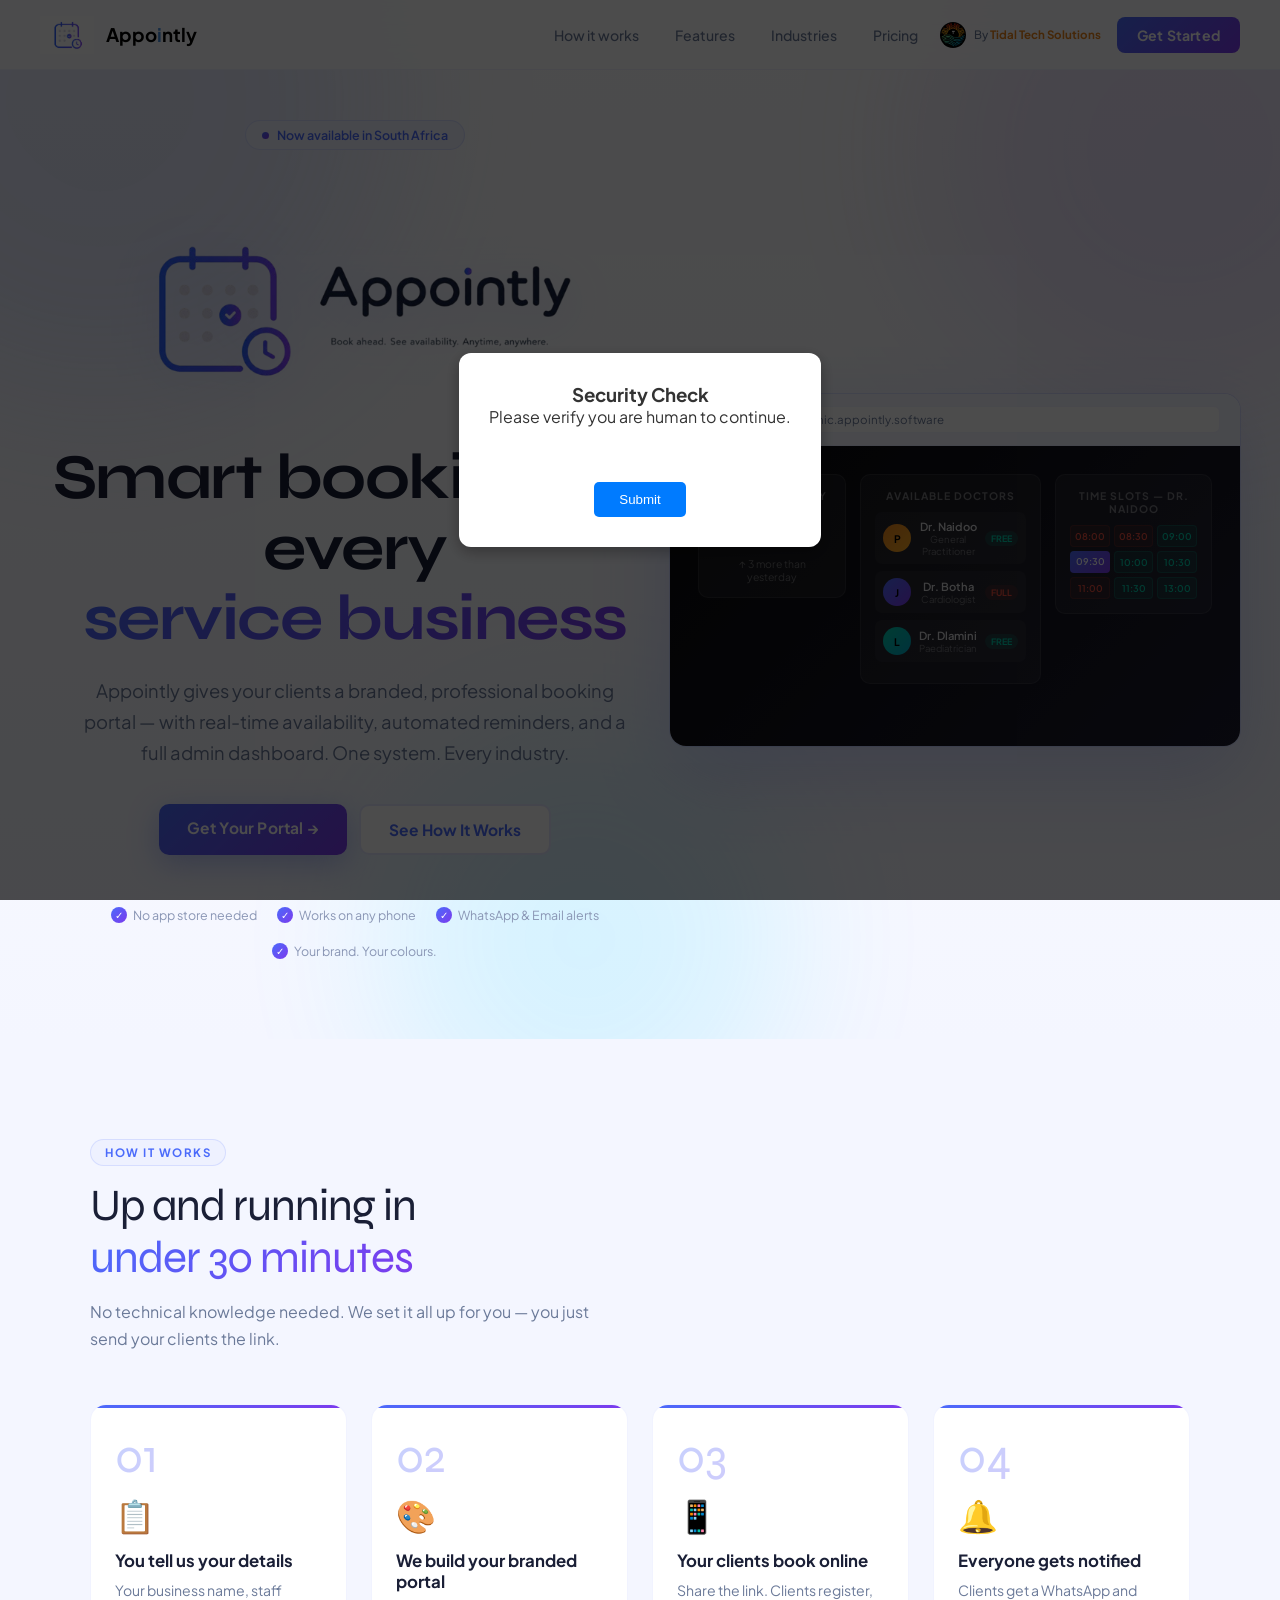
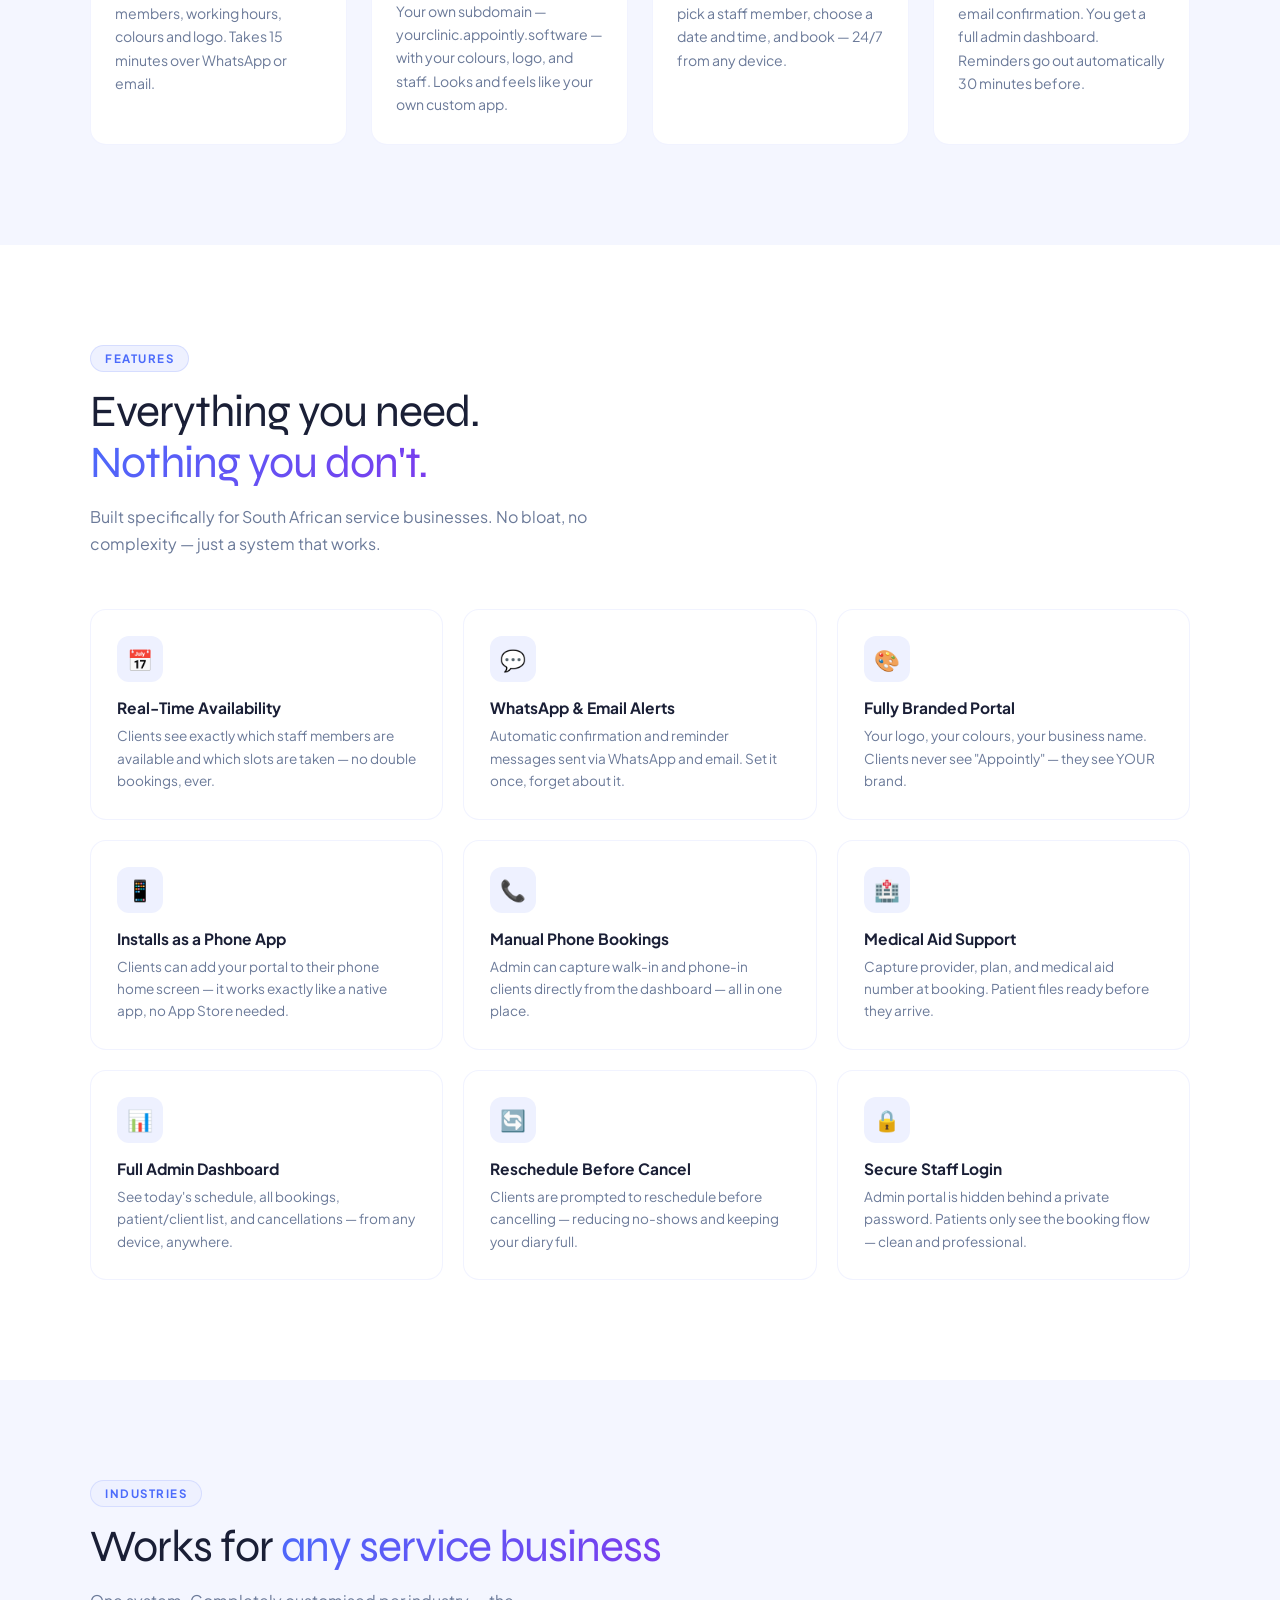
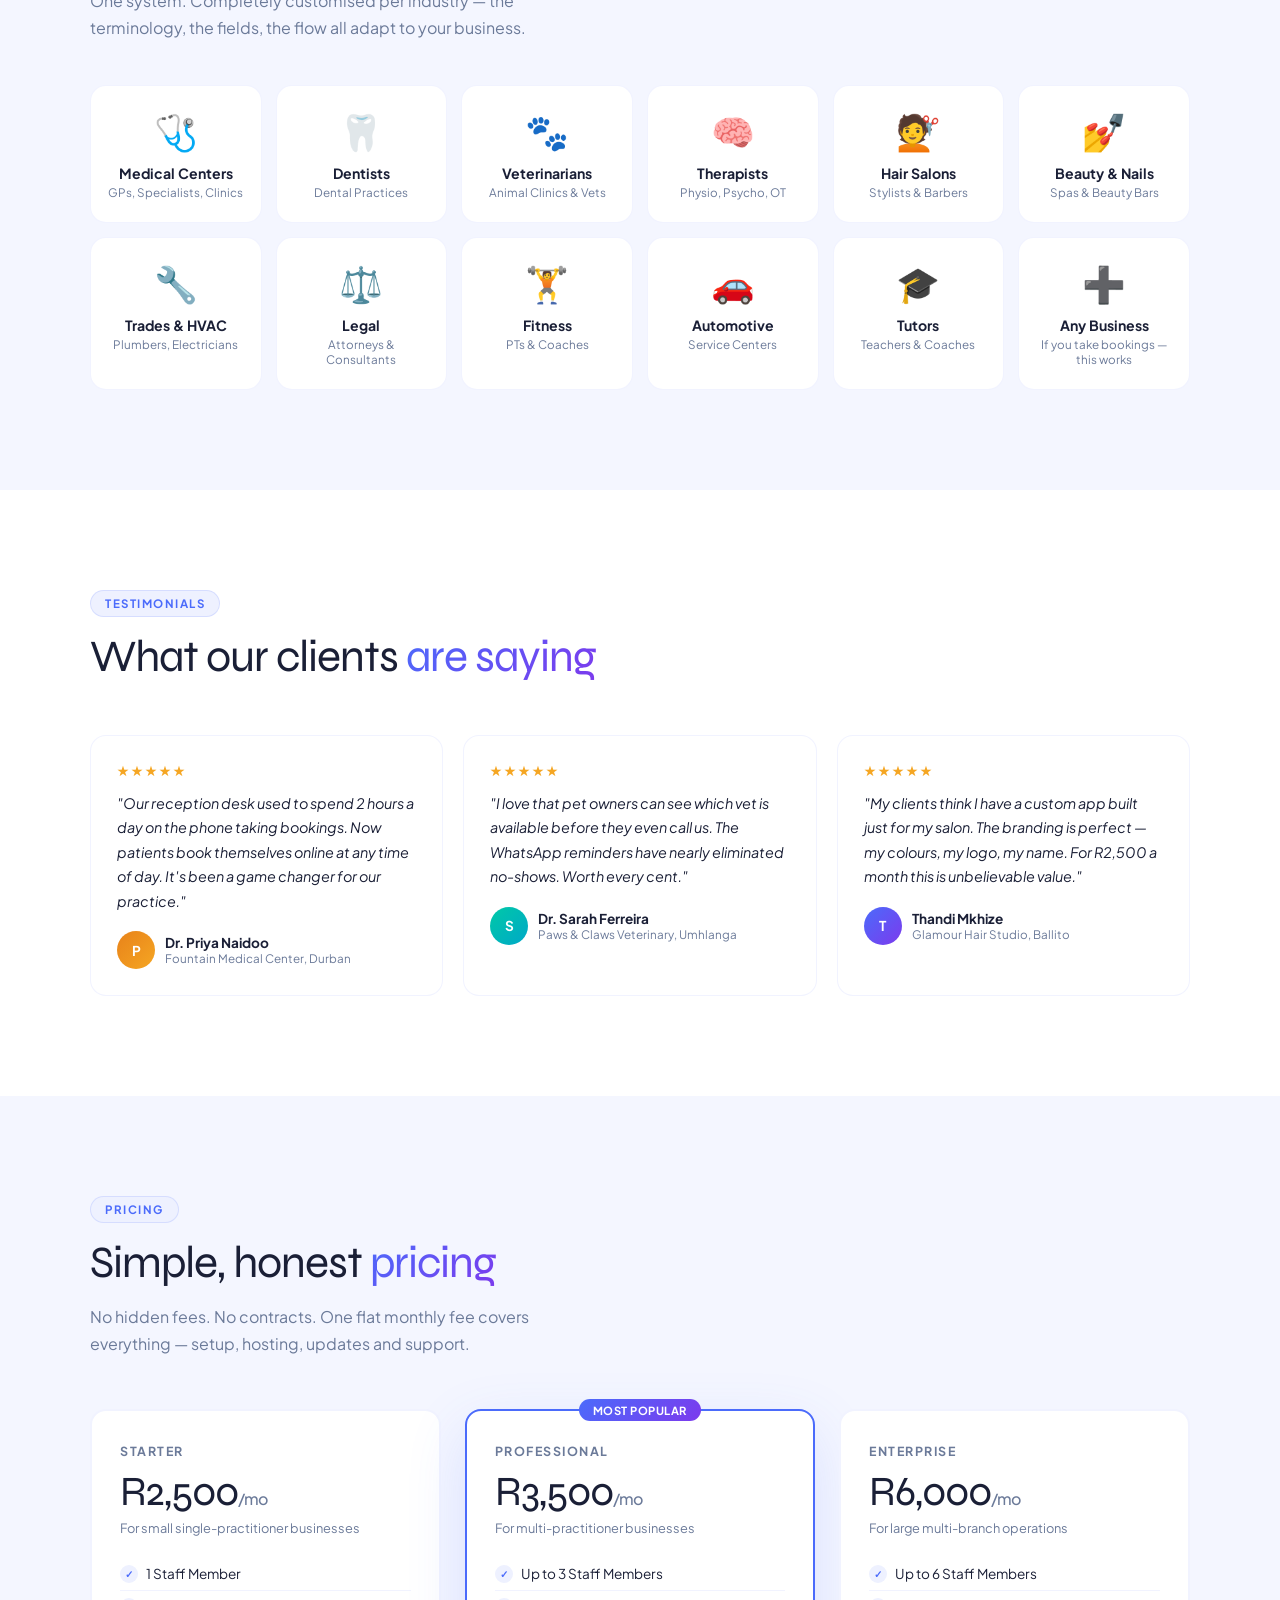
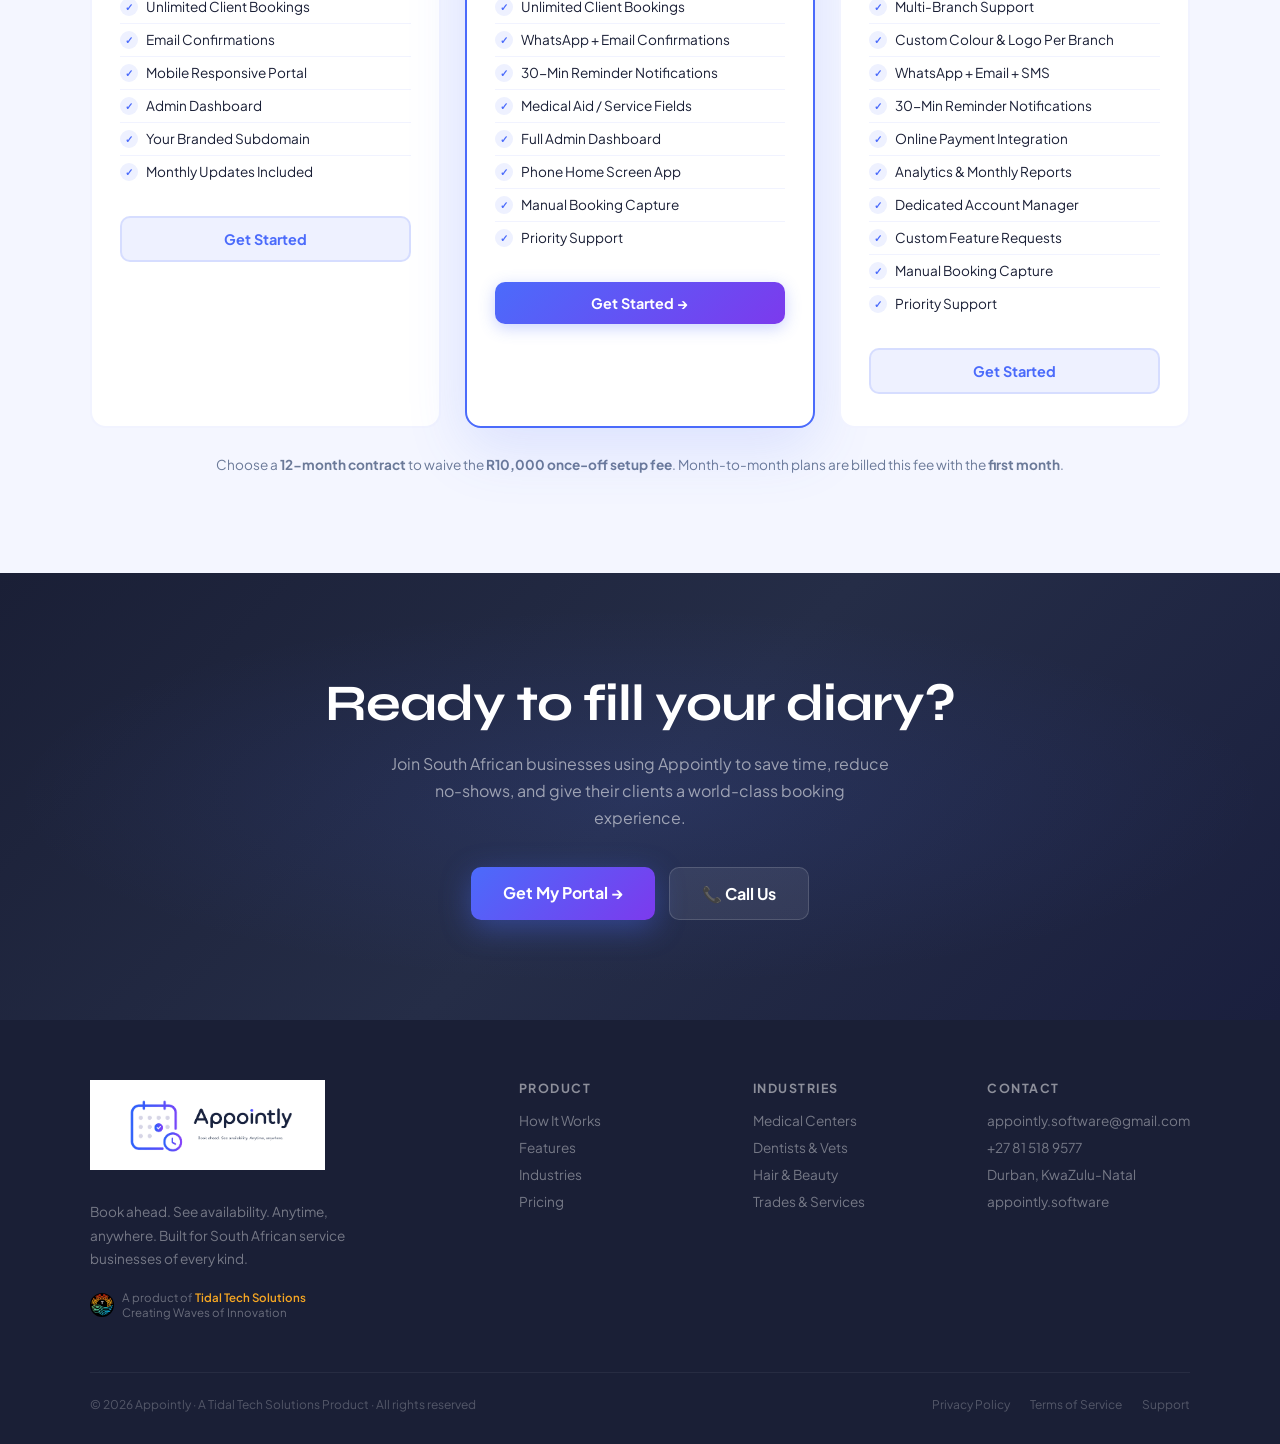
==== index.html @ b1a105c9 "index.html" ====
<!DOCTYPE html>
<html lang="en">
<head>
<meta charset="UTF-8"/>
<meta name="viewport" content="width=device-width,initial-scale=1.0"/>
<meta name="description" content="Appointly — Smart booking software for every service business. Book ahead. See availability. Anytime, anywhere."/>
<title>Appointly — Book ahead. See availability. Anytime, anywhere.</title>
<link href="https://fonts.googleapis.com/css2?family=Plus+Jakarta+Sans:wght@300;400;500;600;700;800&family=Syne:wght@700;800&display=swap" rel="stylesheet"/>
<link rel="stylesheet" href="styles.css">
<link rel="icon" type="image/png" href="favicon.png">
</head>
<!-- Load the reCAPTCHA API with your Site Key -->
<script src="https://www.google.com/recaptcha/api.js" async defer></script>




<body>

<!-- ── NAV ── -->
<nav>
  <a class="nav-logo" href="#">
    <!-- Add 'logo-icon' and 'logo-text' classes -->
    <img src="Appintly Calander logo.png" class="logo-icon"><h3 style="color: black;">Appo<span>i</span>ntly</h3>

</a>


  <button class="nav-hamburger" id="nav-hamburger" aria-label="Open menu">
    <span></span><span></span><span></span>
  </button>

  <div class="nav-links">
    <a class="nav-link" href="#how">How it works</a>
    <a class="nav-link" href="#features">Features</a>
    <a class="nav-link" href="#niches">Industries</a>
    <a class="nav-link" href="#pricing">Pricing</a>
    <div class="nav-tts">
      <img src="[data-uri]" alt="Tidal Tech Solutions"/>
      <div class="nav-tts-text">By <span>Tidal Tech Solutions</span></div>
    </div>
    <a class="nav-cta" href="#pricing">Get Started</a>
  </div>
</nav>

<!-- ── MOBILE NAV MENU ── -->
<div class="mobile-nav" id="mobile-nav">
  <a href="#how">How it works</a>
  <a href="#features">Features</a>
  <a href="#niches">Industries</a>
  <a href="#pricing">Pricing</a>
  <a class="mobile-nav-cta" href="#pricing">Get Started</a>
</div>

<!-- ── HERO ── -->
<section id="hero">
  <div class="hero-bg">
    <div class="hero-blob hero-blob-1"></div>
    <div class="hero-blob hero-blob-2"></div>
    <div class="hero-blob hero-blob-3"></div>
  </div>
  <div class="hero-content">
    <div class="hero-badge">
      <div class="hero-badge-dot"></div>
      Now available in South Africa
    </div>
    <img class="hero-logo" src="Appointly_long_logo-removebg-preview.png">
    <h1>Smart booking for every<br><span>service business</span></h1>
    <p class="hero-sub">Appointly gives your clients a branded, professional booking portal — with real-time availability, automated reminders, and a full admin dashboard. One system. Every industry.</p>
    <div class="hero-btns">
      <a class="btn-hero-primary" href="#pricing">Get Your Portal →</a>
      <a class="btn-hero-secondary" href="#how">See How It Works</a>
    </div>
    <div class="hero-trust">
      <div class="trust-item"><div class="trust-check">✓</div> No app store needed</div>
      <div class="trust-item"><div class="trust-check">✓</div> Works on any phone</div>
      <div class="trust-item"><div class="trust-check">✓</div> WhatsApp & Email alerts</div>
      <div class="trust-item"><div class="trust-check">✓</div> Your brand. Your colours.</div>
    </div>
  </div>

  <!-- Browser Mockup -->
  <div class="hero-mockup">
    <div class="mockup-browser">
      <div class="mockup-bar">
        <div class="mockup-dots">
          <div class="mockup-dot"></div>
          <div class="mockup-dot"></div>
          <div class="mockup-dot"></div>
        </div>
        <div class="mockup-url">
          <span class="mockup-url-lock">🔒</span>
          yourclinic.appointly.software
        </div>
      </div>
      <div class="mockup-screen">
        <div class="mockup-inner">
          <div class="mock-card">
            <div class="mock-card-title">Bookings Today</div>
            <div class="mock-stat">12</div>
            <div style="margin-top:10px;font-size:.65rem;color:rgba(255,255,255,0.35)">↑ 3 more than yesterday</div>
          </div>
          <div class="mock-card">
            <div class="mock-card-title">Available Doctors</div>
            <div class="mock-doc">
              <div class="mock-doc-av" style="background:linear-gradient(135deg,#e8821a,#f5a623)">P</div>
              <div class="mock-doc-info"><div class="mock-doc-name">Dr. Naidoo</div><div class="mock-doc-role">General Practitioner</div></div>
              <span class="mock-badge mock-badge-green">Free</span>
            </div>
            <div class="mock-doc">
              <div class="mock-doc-av" style="background:linear-gradient(135deg,#4B6BFB,#7C3AED)">J</div>
              <div class="mock-doc-info"><div class="mock-doc-name">Dr. Botha</div><div class="mock-doc-role">Cardiologist</div></div>
              <span class="mock-badge mock-badge-red">Full</span>
            </div>
            <div class="mock-doc">
              <div class="mock-doc-av" style="background:linear-gradient(135deg,#00c9a7,#00a8c8)">L</div>
              <div class="mock-doc-info"><div class="mock-doc-name">Dr. Dlamini</div><div class="mock-doc-role">Paediatrician</div></div>
              <span class="mock-badge mock-badge-green">Free</span>
            </div>
          </div>
          <div class="mock-card">
            <div class="mock-card-title">Time Slots — Dr. Naidoo</div>
            <div class="mock-slot-grid">
              <div class="mock-slot mock-slot-taken">08:00</div>
              <div class="mock-slot mock-slot-taken">08:30</div>
              <div class="mock-slot mock-slot-free">09:00</div>
              <div class="mock-slot mock-slot-sel">09:30</div>
              <div class="mock-slot mock-slot-free">10:00</div>
              <div class="mock-slot mock-slot-free">10:30</div>
              <div class="mock-slot mock-slot-taken">11:00</div>
              <div class="mock-slot mock-slot-free">11:30</div>
              <div class="mock-slot mock-slot-free">13:00</div>
            </div>
          </div>
        </div>
      </div>
    </div>
  </div>
</section>

<!-- ── HOW IT WORKS ── -->
<section id="how" class="section">
  <div class="container">
    <div class="section-badge">How It Works</div>
    <div class="section-title">Up and running in<br><span>under 30 minutes</span></div>
    <p class="section-sub">No technical knowledge needed. We set it all up for you — you just send your clients the link.</p>
    <div class="steps">
      <div class="step-card">
        <div class="step-num">01</div>
        <span class="step-icon">📋</span>
        <div class="step-title">You tell us your details</div>
        <p class="step-text">Your business name, staff members, working hours, colours and logo. Takes 15 minutes over WhatsApp or email.</p>
      </div>
      <div class="step-card">
        <div class="step-num">02</div>
        <span class="step-icon">🎨</span>
        <div class="step-title">We build your branded portal</div>
        <p class="step-text">Your own subdomain — yourclinic.appointly.software — with your colours, logo, and staff. Looks and feels like your own custom app.</p>
      </div>
      <div class="step-card">
        <div class="step-num">03</div>
        <span class="step-icon">📱</span>
        <div class="step-title">Your clients book online</div>
        <p class="step-text">Share the link. Clients register, pick a staff member, choose a date and time, and book — 24/7 from any device.</p>
      </div>
      <div class="step-card">
        <div class="step-num">04</div>
        <span class="step-icon">🔔</span>
        <div class="step-title">Everyone gets notified</div>
        <p class="step-text">Clients get a WhatsApp and email confirmation. You get a full admin dashboard. Reminders go out automatically 30 minutes before.</p>
      </div>
    </div>
  </div>
</section>

<!-- ── FEATURES ── -->
<section id="features" class="section" style="background:var(--white)">
  <div class="container">
    <div class="section-badge">Features</div>
    <div class="section-title">Everything you need.<br><span>Nothing you don't.</span></div>
    <p class="section-sub">Built specifically for South African service businesses. No bloat, no complexity — just a system that works.</p>
    <div class="features-grid">
      <div class="feature-card">
        <div class="feature-icon">📅</div>
        <div class="feature-title">Real-Time Availability</div>
        <p class="feature-text">Clients see exactly which staff members are available and which slots are taken — no double bookings, ever.</p>
      </div>
      <div class="feature-card">
        <div class="feature-icon">💬</div>
        <div class="feature-title">WhatsApp & Email Alerts</div>
        <p class="feature-text">Automatic confirmation and reminder messages sent via WhatsApp and email. Set it once, forget about it.</p>
      </div>
      <div class="feature-card">
        <div class="feature-icon">🎨</div>
        <div class="feature-title">Fully Branded Portal</div>
        <p class="feature-text">Your logo, your colours, your business name. Clients never see "Appointly" — they see YOUR brand.</p>
      </div>
      <div class="feature-card">
        <div class="feature-icon">📱</div>
        <div class="feature-title">Installs as a Phone App</div>
        <p class="feature-text">Clients can add your portal to their phone home screen — it works exactly like a native app, no App Store needed.</p>
      </div>
      <div class="feature-card">
        <div class="feature-icon">📞</div>
        <div class="feature-title">Manual Phone Bookings</div>
        <p class="feature-text">Admin can capture walk-in and phone-in clients directly from the dashboard — all in one place.</p>
      </div>
      <div class="feature-card">
        <div class="feature-icon">🏥</div>
        <div class="feature-title">Medical Aid Support</div>
        <p class="feature-text">Capture provider, plan, and medical aid number at booking. Patient files ready before they arrive.</p>
      </div>
      <div class="feature-card">
        <div class="feature-icon">📊</div>
        <div class="feature-title">Full Admin Dashboard</div>
        <p class="feature-text">See today's schedule, all bookings, patient/client list, and cancellations — from any device, anywhere.</p>
      </div>
      <div class="feature-card">
        <div class="feature-icon">🔄</div>
        <div class="feature-title">Reschedule Before Cancel</div>
        <p class="feature-text">Clients are prompted to reschedule before cancelling — reducing no-shows and keeping your diary full.</p>
      </div>
      <div class="feature-card">
        <div class="feature-icon">🔒</div>
        <div class="feature-title">Secure Staff Login</div>
        <p class="feature-text">Admin portal is hidden behind a private password. Patients only see the booking flow — clean and professional.</p>
      </div>
    </div>
  </div>
</section>

<!-- ── NICHES ── -->
<section id="niches" class="section">
  <div class="container">
    <div class="section-badge">Industries</div>
    <div class="section-title">Works for <span>any service business</span></div>
    <p class="section-sub">One system. Completely customised per industry — the terminology, the fields, the flow all adapt to your business.</p>
    <div class="niches-grid">
      <div class="niche-card"><span class="niche-icon">🩺</span><div class="niche-title">Medical Centers</div><div class="niche-sub">GPs, Specialists, Clinics</div></div>
      <div class="niche-card"><span class="niche-icon">🦷</span><div class="niche-title">Dentists</div><div class="niche-sub">Dental Practices</div></div>
      <div class="niche-card"><span class="niche-icon">🐾</span><div class="niche-title">Veterinarians</div><div class="niche-sub">Animal Clinics & Vets</div></div>
      <div class="niche-card"><span class="niche-icon">🧠</span><div class="niche-title">Therapists</div><div class="niche-sub">Physio, Psycho, OT</div></div>
      <div class="niche-card"><span class="niche-icon">💇</span><div class="niche-title">Hair Salons</div><div class="niche-sub">Stylists & Barbers</div></div>
      <div class="niche-card"><span class="niche-icon">💅</span><div class="niche-title">Beauty & Nails</div><div class="niche-sub">Spas & Beauty Bars</div></div>
      <div class="niche-card"><span class="niche-icon">🔧</span><div class="niche-title">Trades & HVAC</div><div class="niche-sub">Plumbers, Electricians</div></div>
      <div class="niche-card"><span class="niche-icon">⚖️</span><div class="niche-title">Legal</div><div class="niche-sub">Attorneys & Consultants</div></div>
      <div class="niche-card"><span class="niche-icon">🏋️</span><div class="niche-title">Fitness</div><div class="niche-sub">PTs & Coaches</div></div>
      <div class="niche-card"><span class="niche-icon">🚗</span><div class="niche-title">Automotive</div><div class="niche-sub">Service Centers</div></div>
      <div class="niche-card"><span class="niche-icon">🎓</span><div class="niche-title">Tutors</div><div class="niche-sub">Teachers & Coaches</div></div>
      <div class="niche-card"><span class="niche-icon">➕</span><div class="niche-title">Any Business</div><div class="niche-sub">If you take bookings — this works</div></div>
    </div>
  </div>
</section>

<!-- ── TESTIMONIALS ── -->
<section class="section" style="background:var(--white)">
  <div class="container">
    <div class="section-badge">Testimonials</div>
    <div class="section-title">What our clients <span>are saying</span></div>
    <div class="testimonials">
      <div class="testi-card">
        <div class="testi-stars">★★★★★</div>
        <p class="testi-text">"Our reception desk used to spend 2 hours a day on the phone taking bookings. Now patients book themselves online at any time of day. It's been a game changer for our practice."</p>
        <div class="testi-author">
          <div class="testi-av" style="background:linear-gradient(135deg,#e8821a,#f5a623)">P</div>
          <div><div class="testi-name">Dr. Priya Naidoo</div><div class="testi-role">Fountain Medical Center, Durban</div></div>
        </div>
      </div>
      <div class="testi-card">
        <div class="testi-stars">★★★★★</div>
        <p class="testi-text">"I love that pet owners can see which vet is available before they even call us. The WhatsApp reminders have nearly eliminated no-shows. Worth every cent."</p>
        <div class="testi-author">
          <div class="testi-av" style="background:linear-gradient(135deg,#00c9a7,#00a8c8)">S</div>
          <div><div class="testi-name">Dr. Sarah Ferreira</div><div class="testi-role">Paws & Claws Veterinary, Umhlanga</div></div>
        </div>
      </div>
      <div class="testi-card">
        <div class="testi-stars">★★★★★</div>
        <p class="testi-text">"My clients think I have a custom app built just for my salon. The branding is perfect — my colours, my logo, my name. For R2,500 a month this is unbelievable value."</p>
        <div class="testi-author">
          <div class="testi-av" style="background:linear-gradient(135deg,#4B6BFB,#7C3AED)">T</div>
          <div><div class="testi-name">Thandi Mkhize</div><div class="testi-role">Glamour Hair Studio, Ballito</div></div>
        </div>
      </div>
    </div>
  </div>
  
</section>

<!-- ── PRICING ── -->
<section id="pricing" class="section" style="background:var(--light)">
  <div class="container">
    <div class="section-badge">Pricing</div>
    <div class="section-title">Simple, honest <span>pricing</span></div>
    <p class="section-sub">No hidden fees. No contracts. One flat monthly fee covers everything — setup, hosting, updates and support.</p>
    <div class="pricing-grid">
      <div class="price-card">
        <div class="price-name">Starter</div>
        <div class="price-amount">R2,500<span>/mo</span></div>
        <div class="price-period">For small single-practitioner businesses</div>
        <ul class="price-features">
          <li>1 Staff Member</li>
          <li>Unlimited Client Bookings</li>
          <li>Email Confirmations</li>
          <li>Mobile Responsive Portal</li>
          <li>Admin Dashboard</li>
          <li>Your Branded Subdomain</li>
          <li>Monthly Updates Included</li>
        </ul>
        <a href="mailto:appointly.software@gmail.com?subject=Appointly Starter Plan" class="price-cta price-cta-secondary">Get Started</a>
      </div>
      <div class="price-card featured">
        <div class="price-badge">Most Popular</div>
        <div class="price-name">Professional</div>
        <div class="price-amount">R3,500<span>/mo</span></div>
        <div class="price-period">For multi-practitioner businesses</div>
        <ul class="price-features">
          <li>Up to 3 Staff Members</li>
          <li>Unlimited Client Bookings</li>
          <li>WhatsApp + Email Confirmations</li>
          <li>30-Min Reminder Notifications</li>
          <li>Medical Aid / Service Fields</li>
          <li>Full Admin Dashboard</li>
          <li>Phone Home Screen App</li>
          <li>Manual Booking Capture</li>
          <li>Priority Support</li>
        </ul>
        <a href="mailto:appointly.software@gmail.com?subject=Appointly Professional Plan" class="price-cta price-cta-primary">Get Started →</a>
      </div>
      <div class="price-card">
        <div class="price-name">Enterprise</div>
        <div class="price-amount">R6,000<span>/mo</span></div>
        <div class="price-period">For large multi-branch operations</div>
        <ul class="price-features">
          <li>Up to 6 Staff Members</li>
          <li>Multi-Branch Support</li>
          <li>Custom Colour & Logo Per Branch</li>
          <li>WhatsApp + Email + SMS</li>
          <li>30-Min Reminder Notifications</li>
          <li>Online Payment Integration</li>
          <li>Analytics & Monthly Reports</li>
          <li>Dedicated Account Manager</li>
          <li>Custom Feature Requests</li>
          <li>Manual Booking Capture</li>
          <li>Priority Support</li>
        </ul>
        <a href="mailto:appointly.software@gmail.com?subject=Appointly Enterprise Plan" class="price-cta price-cta-secondary">Get Started</a>
      </div>
    </div>
    <p style="text-align:center;margin-top:28px;font-size:.85rem;color:var(--muted)">
      Choose a <strong>12-month contract</strong> to waive the <strong>R10,000 once-off setup fee</strong>.
      Month-to-month plans are billed this fee with the <strong>first month</strong>.
    </p>
  </div>
</section>

<!-- ── CTA ── -->
<section id="cta">
  <div class="container" style="text-align:center">
    <h2>Ready to fill your diary?</h2>
    <p>Join South African businesses using Appointly to save time, reduce no-shows, and give their clients a world-class booking experience.</p>
    <div class="cta-btns">
      <a class="btn-cta-main" href="mailto:appointly.software@gmail.com?subject=I want Appointly for my business">Get My Portal →</a>
      <a class="btn-cta-ghost" href="tel:+27 81 518 9577">📞 Call Us</a>
    </div>
  </div>
</section>

<!-- ── FOOTER ── -->
<footer>
  <div class="footer-inner">
    <div class="footer-top">
      <div class="footer-brand">
        <img class="footer-appt-logo" src="Appointly long logo.png">
        <p>Book ahead. See availability. Anytime, anywhere. Built for South African service businesses of every kind.</p>
        <div class="footer-tts">
          <img src="[data-uri]" alt="Tidal Tech Solutions"/>
          <div class="footer-tts-text">A product of <span>Tidal Tech Solutions</span><br>Creating Waves of Innovation</div>
        </div>
      </div>
      <div class="footer-col">
        <h4>Product</h4>
        <a href="#how">How It Works</a>
        <a href="#features">Features</a>
        <a href="#niches">Industries</a>
        <a href="#pricing">Pricing</a>
      </div>
      <div class="footer-col">
        <h4>Industries</h4>
        <a href="#">Medical Centers</a>
        <a href="#">Dentists & Vets</a>
        <a href="#">Hair & Beauty</a>
        <a href="#">Trades & Services</a>
      </div>
      <div class="footer-col">
        <h4>Contact</h4>
        <a href="mailto:appointly.software@gmail.com">appointly.software@gmail.com</a>
        <a href="tel:+27815189577">+27 81 518 9577</a>
        <a href="#">Durban, KwaZulu-Natal</a>
        <a href="https://appointly.software">appointly.software</a>
      </div>
      <script src="script.js"></script>
      
    </div>
    <div class="footer-bottom">
      <div class="footer-copy">© 2026 Appointly · A Tidal Tech Solutions Product · All rights reserved</div>
      <div class="footer-legal">
        <a href="#">Privacy Policy</a>
        <a href="#">Terms of Service</a>
        <a href="#">Support</a>
      </div>
    </div>
  </div>
</footer>

<!-- This is the background overlay -->
<div id="captcha-modal" class="modal-overlay">
    <!-- This is the actual pop-up box -->
    <div class="modal-content">
        <h3>Security Check</h3>
        <p>Please verify you are human to continue.</p>
        
        <form id="contact-form">
            <div class="g-recaptcha" data-sitekey="6LcbQc0sAAAAAKO4gYrvcT90hlN4DsldhUlKfrGy" data-callback="onCaptchaSuccess" data-expired-callback="onCaptchaExpired"></div>
            <button type="submit" class="submit-btn">Submit</button>
        </form>
    </div>
</div>


<script>
  const hamburger = document.getElementById('nav-hamburger');
  const mobileNav = document.getElementById('mobile-nav');
  hamburger.addEventListener('click', function() {
    hamburger.classList.toggle('open');
    mobileNav.classList.toggle('open');
  });
  // Close menu when a link is tapped
  mobileNav.querySelectorAll('a').forEach(function(link) {
    link.addEventListener('click', function() {
      hamburger.classList.remove('open');
      mobileNav.classList.remove('open');
    });
  });
</script>
</body>
</html>
---- styles.css ----
:root{
  --blue:#4B6BFB;
  --purple:#7C3AED;
  --grad:linear-gradient(135deg,#4B6BFB,#7C3AED);
  --grad2:linear-gradient(135deg,#6B8BFF,#9B5BFF);
  --dark:#1a1f36;
  --dark2:#252d47;
  --dark3:#2f3a5c;
  --light:#f4f6ff;
  --light2:#eef1ff;
  --white:#ffffff;
  --muted:#6b7a99;
  --muted2:#8a96b5;
  --border:rgba(75,107,251,0.15);
  --border2:rgba(75,107,251,0.08);
  --shadow:0 20px 60px rgba(75,107,251,0.15);
  --shadow-sm:0 4px 20px rgba(75,107,251,0.1);
  --gold:#f5a623;
  --orange:#e8821a;
  --tts-grad:linear-gradient(135deg,#e8821a,#f5a623);
  --r:16px;--rs:10px;
}
*,*::before,*::after{box-sizing:border-box;margin:0;padding:0}
html{scroll-behavior:smooth}
body{font-family:'Plus Jakarta Sans',sans-serif;background:var(--white);color:var(--dark);overflow-x:hidden;}

/* ── NAV ── */
nav{
  position:fixed;top:0;left:0;right:0;z-index:100;
  padding:0 40px;height:70px;display:flex;align-items:center;justify-content:space-between;
  background:rgba(255,255,255,0.9);backdrop-filter:blur(20px);
  border-bottom:1px solid var(--border2);
  transition:all .3s;
}
.nav-logo{display:flex;align-items:center;gap:12px;text-decoration:none}
.nav-logo img{height:38px}
.nav-logo-text{font-family:'Syne',sans-serif;font-size:1.3rem;color:var(--dark);letter-spacing:-0.5px}
.nav-links{display:flex;align-items:center;gap:8px}
.nav-link{color:var(--muted);font-size:.88rem;font-weight:500;text-decoration:none;
  padding:8px 14px;border-radius:8px;transition:all .2s}
.nav-link:hover{color:var(--blue);background:var(--light2)}
.nav-cta{background:var(--grad);color:#fff;padding:9px 20px;border-radius:8px;
  font-size:.88rem;font-weight:700;text-decoration:none;transition:all .2s;letter-spacing:.2px}
.nav-cta:hover{opacity:.9;transform:translateY(-1px);box-shadow:0 6px 20px rgba(75,107,251,0.35)}
.nav-tts{display:flex;align-items:center;gap:8px;margin-right:8px}
.nav-tts img{height:26px;border-radius:50%}
.nav-tts-text{font-size:.72rem;color:var(--muted);font-weight:500}
.nav-tts-text span{color:var(--orange);font-weight:700}
h3 span {
    color: #4A90E2; /* This changes only the 'i' to your blue color */
}


/* ── HERO ── */
#hero{
  min-height:100vh;display:flex;align-items:center;justify-content:center;
  padding:120px 40px 80px;text-align:center;position:relative;overflow:hidden;
  background:linear-gradient(180deg,var(--white) 0%,var(--light) 100%);
}
.hero-bg{position:absolute;inset:0;pointer-events:none;overflow:hidden}
.hero-blob{position:absolute;border-radius:50%;filter:blur(80px);opacity:0.12}
.hero-blob-1{width:600px;height:600px;background:var(--blue);top:-200px;left:-200px;animation:blobFloat 8s ease-in-out infinite}
.hero-blob-2{width:500px;height:500px;background:var(--purple);top:-100px;right:-150px;animation:blobFloat 10s ease-in-out infinite reverse}
.hero-blob-3{width:400px;height:400px;background:#00d4ff;bottom:-100px;left:30%;animation:blobFloat 12s ease-in-out infinite 2s}
@keyframes blobFloat{0%,100%{transform:translate(0,0) scale(1)}33%{transform:translate(30px,-20px) scale(1.05)}66%{transform:translate(-20px,10px) scale(0.97)}}
.hero-content{position:relative;z-index:1;max-width:780px;margin:0 auto}
.hero-badge{display:inline-flex;align-items:center;gap:8px;background:var(--light2);
  border:1px solid var(--border);border-radius:100px;padding:6px 16px;
  font-size:.78rem;font-weight:600;color:var(--blue);margin-bottom:24px;}
.hero-badge-dot{width:7px;height:7px;border-radius:50%;background:var(--grad);animation:pulse 2s infinite}
@keyframes pulse{0%,100%{opacity:1;transform:scale(1)}50%{opacity:.5;transform:scale(.8)}}
.hero-logo {
  width: 50vw;          /* This makes the logo exactly 50% of the screen width */
  max-width: 600px;     /* Optional: Stops it from getting TOO huge on giant monitors */
  height: auto;         /* Keeps the logo's proportions correct so it doesn't stretch */
  display: block;
  margin: 20px auto;    /* Centers it and adds some breathing room top/bottom */
  filter:drop-shadow(0 8px 24px rgba(75,107,251,0.2));
  animation:logoEntrance .8s ease both;
}
@keyframes logoEntrance{from{opacity:0;transform:translateY(-20px)}to{opacity:1;transform:none}}
h1{font-family:'Syne',sans-serif;font-size:clamp(2.4rem,6vw,4rem);line-height:1.1;
  letter-spacing:-1.5px;color:var(--dark);margin-bottom:20px;
  animation:slideUp .8s ease .1s both}
h1 span{background:var(--grad);-webkit-background-clip:text;-webkit-text-fill-color:transparent;background-clip:text}
.hero-sub{font-size:clamp(1rem,2vw,1.15rem);color:var(--muted);line-height:1.7;
  max-width:560px;margin:0 auto 36px;animation:slideUp .8s ease .2s both}
@keyframes slideUp{from{opacity:0;transform:translateY(20px)}to{opacity:1;transform:none}}
.hero-btns{display:flex;gap:12px;justify-content:center;flex-wrap:wrap;
  animation:slideUp .8s ease .3s both;margin-bottom:52px}
.btn-hero-primary{background:var(--grad);color:#fff;padding:14px 28px;border-radius:var(--rs);
  font-size:.97rem;font-weight:700;text-decoration:none;transition:all .25s;letter-spacing:.2px;
  box-shadow:0 8px 30px rgba(75,107,251,0.35)}
.btn-hero-primary:hover{transform:translateY(-2px);box-shadow:0 12px 40px rgba(75,107,251,0.45)}
.btn-hero-secondary{background:var(--white);color:var(--blue);padding:14px 28px;border-radius:var(--rs);
  font-size:.97rem;font-weight:700;text-decoration:none;transition:all .25s;
  border:2px solid var(--border);}
.btn-hero-secondary:hover{border-color:var(--blue);background:var(--light2);transform:translateY(-2px)}
.hero-trust{display:flex;align-items:center;justify-content:center;gap:20px;flex-wrap:wrap;
  font-size:.78rem;color:var(--muted2);animation:slideUp .8s ease .4s both}
.trust-item{display:flex;align-items:center;gap:6px}
.trust-check{width:16px;height:16px;border-radius:50%;background:var(--grad);
  display:flex;align-items:center;justify-content:center;font-size:.6rem;color:#fff;flex-shrink:0}

/* ── MOCKUP ── */
.hero-mockup{
  margin-top:60px;position:relative;max-width:900px;margin-left:auto;margin-right:auto;
  animation:mockupEntrance 1s ease .5s both;
}
@keyframes mockupEntrance{from{opacity:0;transform:translateY(40px) scale(0.97)}to{opacity:1;transform:none}}
.mockup-browser{
  background:var(--white);border-radius:16px;box-shadow:0 30px 80px rgba(75,107,251,0.2),0 0 0 1px var(--border);
  overflow:hidden;
}
.mockup-bar{
  background:var(--light);padding:12px 20px;display:flex;align-items:center;gap:10px;
  border-bottom:1px solid var(--border2);
}
.mockup-dots{display:flex;gap:6px}
.mockup-dot{width:11px;height:11px;border-radius:50%}
.mockup-dot:nth-child(1){background:#ff5f57}
.mockup-dot:nth-child(2){background:#ffbd2e}
.mockup-dot:nth-child(3){background:#28ca41}
.mockup-url{flex:1;background:var(--white);border-radius:6px;padding:5px 12px;
  font-size:.72rem;color:var(--muted);border:1px solid var(--border2);
  display:flex;align-items:center;gap:6px}
.mockup-url-lock{color:var(--blue);font-size:.75rem}
.mockup-screen{padding:0}
.mockup-inner{
  background:linear-gradient(135deg,#0a0a0a,#1a1a2e);
  padding:28px;min-height:300px;
  display:grid;grid-template-columns:1fr 1fr 1fr;gap:14px;align-items:start;
}
.mock-card{background:rgba(255,255,255,0.05);border:1px solid rgba(255,255,255,0.08);
  border-radius:10px;padding:14px;}
.mock-card-title{font-size:.65rem;font-weight:700;color:rgba(255,255,255,0.4);text-transform:uppercase;letter-spacing:1px;margin-bottom:10px}
.mock-stat{font-family:'Syne',sans-serif;font-size:1.8rem;background:var(--grad);
  -webkit-background-clip:text;-webkit-text-fill-color:transparent;background-clip:text}
.mock-doc{display:flex;align-items:center;gap:8px;margin-bottom:7px;padding:7px 8px;
  background:rgba(255,255,255,0.04);border-radius:7px}
.mock-doc-av{width:28px;height:28px;border-radius:50%;display:flex;align-items:center;
  justify-content:center;font-size:.65rem;font-weight:700;color:#000;flex-shrink:0}
.mock-doc-info{flex:1}
.mock-doc-name{font-size:.7rem;font-weight:600;color:rgba(255,255,255,0.8)}
.mock-doc-role{font-size:.6rem;color:rgba(255,255,255,0.35)}
.mock-badge{font-size:.55rem;padding:2px 6px;border-radius:10px;font-weight:700;text-transform:uppercase}
.mock-badge-green{background:rgba(0,201,167,0.15);color:#00c9a7}
.mock-badge-red{background:rgba(192,57,43,0.15);color:#e74c3c}
.mock-slot-grid{display:grid;grid-template-columns:repeat(3,1fr);gap:4px}
.mock-slot{padding:4px;text-align:center;border-radius:4px;font-size:.58rem;font-weight:600}
.mock-slot-free{background:rgba(0,201,167,0.1);color:#00c9a7;border:1px solid rgba(0,201,167,0.2)}
.mock-slot-taken{background:rgba(192,57,43,0.1);color:#e74c3c;border:1px solid rgba(192,57,43,0.2)}
.mock-slot-sel{background:var(--grad);color:#fff}

/* ── SECTIONS ── */
.section{padding:100px 40px}
.container{max-width:1100px;margin:0 auto}
.section-badge{display:inline-block;background:var(--light2);color:var(--blue);
  font-size:.72rem;font-weight:700;text-transform:uppercase;letter-spacing:1.5px;
  padding:5px 14px;border-radius:100px;margin-bottom:14px;border:1px solid var(--border)}
.section-title{font-family:'Syne',sans-serif;font-size:clamp(1.8rem,4vw,2.8rem);
  line-height:1.15;letter-spacing:-1px;color:var(--dark);margin-bottom:14px}
.section-title span{background:var(--grad);-webkit-background-clip:text;-webkit-text-fill-color:transparent;background-clip:text}
.section-sub{font-size:1rem;color:var(--muted);line-height:1.7;max-width:520px}

/* ── HOW IT WORKS ── */
#how{background:var(--light)}
.steps{display:grid;grid-template-columns:repeat(auto-fit,minmax(240px,1fr));gap:24px;margin-top:52px}
.step-card{background:var(--white);border-radius:var(--r);padding:28px 24px;
  border:1px solid var(--border2);transition:all .25s;position:relative;overflow:hidden}
.step-card::before{content:'';position:absolute;top:0;left:0;right:0;height:3px;background:var(--grad)}
.step-card:hover{transform:translateY(-4px);box-shadow:var(--shadow)}
.step-num{font-family:'Syne',sans-serif;font-size:3rem;background:var(--grad);
  -webkit-background-clip:text;-webkit-text-fill-color:transparent;background-clip:text;
  line-height:1;margin-bottom:14px;opacity:.3}
.step-icon{font-size:2rem;margin-bottom:14px;display:block}
.step-title{font-size:1.05rem;font-weight:700;color:var(--dark);margin-bottom:8px}
.step-text{font-size:.88rem;color:var(--muted);line-height:1.65}

/* ── FEATURES ── */
.features-grid{display:grid;grid-template-columns:repeat(auto-fit,minmax(300px,1fr));gap:20px;margin-top:52px}
.feature-card{background:var(--white);border-radius:var(--r);padding:26px;
  border:1px solid var(--border2);transition:all .25s;}
.feature-card:hover{border-color:var(--blue);box-shadow:var(--shadow-sm);transform:translateY(-3px)}
.feature-icon{width:46px;height:46px;border-radius:12px;background:var(--light2);
  display:flex;align-items:center;justify-content:center;font-size:1.3rem;margin-bottom:16px;}
.feature-title{font-size:.97rem;font-weight:700;color:var(--dark);margin-bottom:8px}
.feature-text{font-size:.85rem;color:var(--muted);line-height:1.65}

/* ── NICHES ── */
#niches{background:var(--light)}
.niches-grid{display:grid;grid-template-columns:repeat(auto-fit,minmax(160px,1fr));gap:14px;margin-top:44px}
.niche-card{background:var(--white);border-radius:var(--r);padding:22px 16px;text-align:center;
  border:1px solid var(--border2);transition:all .25s;cursor:default}
.niche-card:hover{border-color:var(--blue);background:var(--light2);transform:translateY(-3px)}
.niche-icon{font-size:2.2rem;margin-bottom:10px;display:block}
.niche-title{font-size:.88rem;font-weight:700;color:var(--dark)}
.niche-sub{font-size:.73rem;color:var(--muted);margin-top:3px}

/* ── PRICING ── */
.pricing-grid{display:grid;grid-template-columns:repeat(auto-fit,minmax(280px,1fr));gap:24px;margin-top:52px}
.price-card{background:var(--white);border-radius:var(--r);padding:32px 28px;
  border:2px solid var(--border2);transition:all .25s;position:relative}
.price-card.featured{border-color:var(--blue);box-shadow:var(--shadow)}
.price-badge{position:absolute;top:-12px;left:50%;transform:translateX(-50%);
  background:var(--grad);color:#fff;font-size:.7rem;font-weight:700;
  padding:4px 14px;border-radius:100px;text-transform:uppercase;letter-spacing:.5px;white-space:nowrap}
.price-name{font-size:.78rem;font-weight:700;color:var(--muted);text-transform:uppercase;letter-spacing:1.5px;margin-bottom:8px}
.price-amount{font-family:'Syne',sans-serif;font-size:2.6rem;color:var(--dark);margin-bottom:4px;letter-spacing:-1px}
.price-amount span{font-size:1rem;color:var(--muted);font-family:'Plus Jakarta Sans',sans-serif;font-weight:500}
.price-period{font-size:.8rem;color:var(--muted);margin-bottom:22px}
.price-features{list-style:none;margin-bottom:28px}
.price-features li{display:flex;align-items:center;gap:8px;font-size:.85rem;color:var(--dark);
  padding:7px 0;border-bottom:1px solid var(--border2)}
.price-features li:last-child{border:none}
.price-features li::before{content:"✓";width:18px;height:18px;border-radius:50%;
  background:var(--light2);color:var(--blue);display:flex;align-items:center;
  justify-content:center;font-size:.65rem;font-weight:700;flex-shrink:0}
.price-cta{display:block;text-align:center;padding:12px;border-radius:var(--rs);
  font-weight:700;font-size:.9rem;text-decoration:none;transition:all .2s}
.price-cta-primary{background:var(--grad);color:#fff;box-shadow:0 4px 16px rgba(75,107,251,0.3)}
.price-cta-primary:hover{opacity:.9;transform:translateY(-1px)}
.price-cta-secondary{background:var(--light2);color:var(--blue);border:2px solid var(--border)}
.price-cta-secondary:hover{border-color:var(--blue)}

/* ── TESTIMONIALS ── */
.testimonials{display:grid;grid-template-columns:repeat(auto-fit,minmax(280px,1fr));gap:20px;margin-top:52px}
.testi-card{background:var(--white);border-radius:var(--r);padding:26px;border:1px solid var(--border2)}
.testi-stars{color:var(--gold);font-size:.85rem;margin-bottom:12px;letter-spacing:2px}
.testi-text{font-size:.9rem;color:var(--dark);line-height:1.7;margin-bottom:18px;font-style:italic}
.testi-author{display:flex;align-items:center;gap:10px}
.testi-av{width:38px;height:38px;border-radius:50%;display:flex;align-items:center;
  justify-content:center;font-weight:700;font-size:.85rem;color:#fff;flex-shrink:0}
.testi-name{font-size:.85rem;font-weight:700;color:var(--dark)}
.testi-role{font-size:.73rem;color:var(--muted)}

/* ── CTA SECTION ── */
#cta{
  background:linear-gradient(135deg,var(--dark) 0%,var(--dark2) 50%,#1a1f3e 100%);
  padding:100px 40px;text-align:center;position:relative;overflow:hidden;
}
#cta::before{content:'';position:absolute;inset:0;
  background:radial-gradient(ellipse 70% 60% at 50% 50%,rgba(75,107,251,0.12) 0%,transparent 70%);
  pointer-events:none}
#cta h2{font-family:'Syne',sans-serif;font-size:clamp(2rem,5vw,3.2rem);color:#fff;
  letter-spacing:-1px;margin-bottom:16px;position:relative}
#cta p{font-size:1rem;color:rgba(255,255,255,0.55);max-width:500px;margin:0 auto 36px;
  line-height:1.7;position:relative}
.cta-btns{display:flex;gap:14px;justify-content:center;flex-wrap:wrap;position:relative}
.btn-cta-main{background:var(--grad);color:#fff;padding:15px 32px;border-radius:var(--rs);
  font-size:1rem;font-weight:700;text-decoration:none;transition:all .25s;
  box-shadow:0 8px 30px rgba(75,107,251,0.4)}
.btn-cta-main:hover{transform:translateY(-2px);box-shadow:0 12px 40px rgba(75,107,251,0.55)}
.btn-cta-ghost{background:rgba(255,255,255,0.08);color:#fff;padding:15px 32px;
  border-radius:var(--rs);font-size:1rem;font-weight:700;text-decoration:none;
  border:1px solid rgba(255,255,255,0.15);transition:all .25s}
.btn-cta-ghost:hover{background:rgba(255,255,255,0.14)}

/* ── FOOTER ── */
footer{background:var(--dark);padding:60px 40px 32px;}
.footer-inner{max-width:1100px;margin:0 auto}
.footer-top{display:grid;grid-template-columns:2fr 1fr 1fr 1fr;gap:40px;margin-bottom:52px}
.footer-brand img.footer-appt-logo{height:90px;margin-bottom:30px;display:block}
.footer-brand p{font-size:.85rem;color:rgba(255,255,255,0.4);line-height:1.7;max-width:260px;margin-bottom:20px}
.footer-tts{display:flex;align-items:center;gap:8px}
.footer-tts img{width:24px;height:24px;border-radius:50%}
.footer-tts-text{font-size:.72rem;color:rgba(255,255,255,0.35)}
.footer-tts-text span{color:var(--gold);font-weight:600}
.footer-col h4{font-size:.78rem;font-weight:700;color:rgba(255,255,255,0.5);
  text-transform:uppercase;letter-spacing:1.5px;margin-bottom:16px}
.footer-col a{display:block;font-size:.85rem;color:rgba(255,255,255,0.4);
  text-decoration:none;margin-bottom:10px;transition:color .2s}
.footer-col a:hover{color:rgba(255,255,255,0.8)}
.footer-bottom{border-top:1px solid rgba(255,255,255,0.06);padding-top:24px;
  display:flex;align-items:center;justify-content:space-between;flex-wrap:wrap;gap:12px}
.footer-copy{font-size:.75rem;color:rgba(255,255,255,0.25)}
.footer-legal{display:flex;gap:20px}
.footer-legal a{font-size:.75rem;color:rgba(255,255,255,0.25);text-decoration:none;transition:color .2s}
.footer-legal a:hover{color:rgba(255,255,255,0.5)}

/* ── MOBILE NAV ── */
.nav-hamburger{
  display:none;flex-direction:column;justify-content:center;gap:5px;
  width:36px;height:36px;cursor:pointer;padding:4px;
  background:none;border:none;margin-left:auto;flex-shrink:0;
}
.nav-hamburger span{
  display:block;height:2px;width:100%;background:var(--dark);
  border-radius:2px;transition:all .3s;
}
.nav-hamburger.open span:nth-child(1){transform:translateY(7px) rotate(45deg)}
.nav-hamburger.open span:nth-child(2){opacity:0}
.nav-hamburger.open span:nth-child(3){transform:translateY(-7px) rotate(-45deg)}

.mobile-nav{
  display:none;position:fixed;top:70px;left:0;right:0;z-index:99;
  background:rgba(255,255,255,0.97);backdrop-filter:blur(20px);
  border-bottom:1px solid var(--border2);
  flex-direction:column;padding:12px 20px 20px;gap:4px;
}
.mobile-nav.open{display:flex}
.mobile-nav a{
  color:var(--muted);font-size:.95rem;font-weight:500;text-decoration:none;
  padding:12px 16px;border-radius:8px;transition:all .2s;
}
.mobile-nav a:hover{color:var(--blue);background:var(--light2)}
.mobile-nav .mobile-nav-cta{
  background:var(--grad);color:#fff;padding:12px 20px;border-radius:8px;
  font-size:.95rem;font-weight:700;text-align:center;margin-top:8px;
}
.mobile-nav .mobile-nav-cta:hover{opacity:.9}
.mobile-nav-tts{
  display:flex;align-items:center;justify-content:center;
  padding:12px 16px 4px;border-top:1px solid var(--border2);margin-top:8px;
}
.mobile-nav-tts-text{font-size:.78rem;color:var(--muted);font-weight:500}
.mobile-nav-tts-text span{color:var(--orange);font-weight:700}

/* ── RESPONSIVE ── */
@media(max-width:900px){
  .footer-top{grid-template-columns:1fr 1fr}
  .mockup-inner{grid-template-columns:1fr 1fr}
  nav{padding:0 20px}
  .nav-links .nav-link{display:none}
  .nav-links .nav-tts{display:none}
  .nav-links .nav-cta{display:none}
  .nav-hamburger{display:flex}
  /* Fix hero text wrapping */
  h1{letter-spacing:-0.5px}
  .hero-content{padding:0 8px}
}
@media(max-width:600px){
  nav{padding:0 16px}
  .section{padding:70px 20px}
  #hero{padding:100px 16px 60px}
  .hero-sub{font-size:.95rem}
  .hero-btns{flex-direction:column;align-items:center}
  .footer-top{grid-template-columns:1fr}
  #cta{padding:70px 20px}
  .cta-btns{flex-direction:column;align-items:center}

  /* ── MOBILE MOCKUP FIX ── */
  .hero-mockup{margin-top:40px}
  .mockup-inner{
    grid-template-columns:1fr;
    display:grid;
    padding:16px;
    gap:10px;
    min-height:unset;
  }
  .mockup-bar{padding:10px 14px}
  .mockup-url{font-size:.65rem}
  .mock-slot-grid{grid-template-columns:repeat(3,1fr)}
}
/* Center the reCAPTCHA widget */
.g-recaptcha {
    margin: 20px auto;
    display: table;
}

/* Responsive adjustment for mobile screens */
@media (max-width: 480px) {
    .g-recaptcha {
        transform: scale(0.85);
        transform-origin: 0 0;
    }
}
/* The background (dims the screen) */
.modal-overlay {
    position: fixed;
    top: 0; left: 0;
    width: 100%; height: 100%;
    background: rgba(0, 0, 0, 0.7);
    display: none;
    justify-content: center;
    align-items: center;
    z-index: 10000;
}

/* The white box in the middle */
.modal-content {
    background: white;
    padding: 30px;
    border-radius: 12px;
    text-align: center;
    box-shadow: 0 5px 15px rgba(0,0,0,0.3);
    color: #333;
    overflow: visible;
}

.submit-btn {
    margin-top: 15px;
    padding: 10px 25px;
    background: #007bff;
    color: white;
    border: none;
    border-radius: 5px;
    cursor: pointer;
}
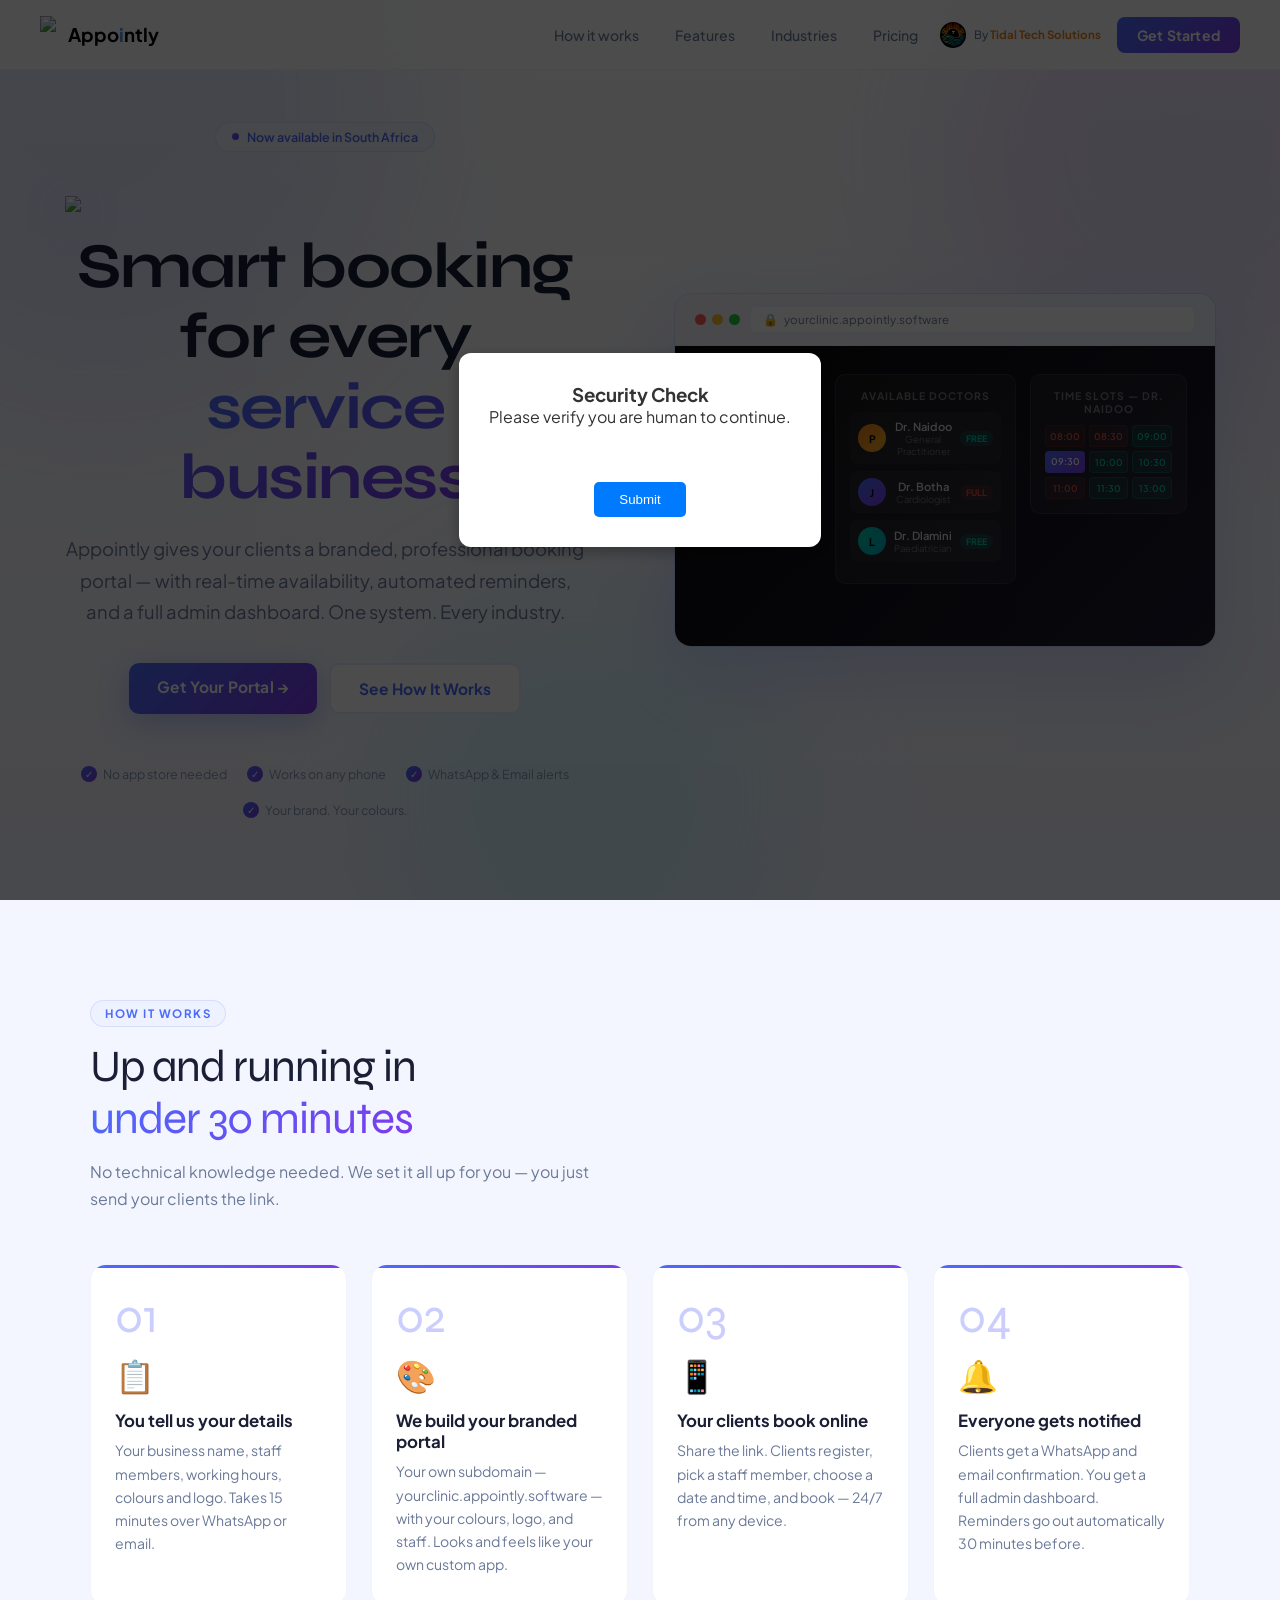
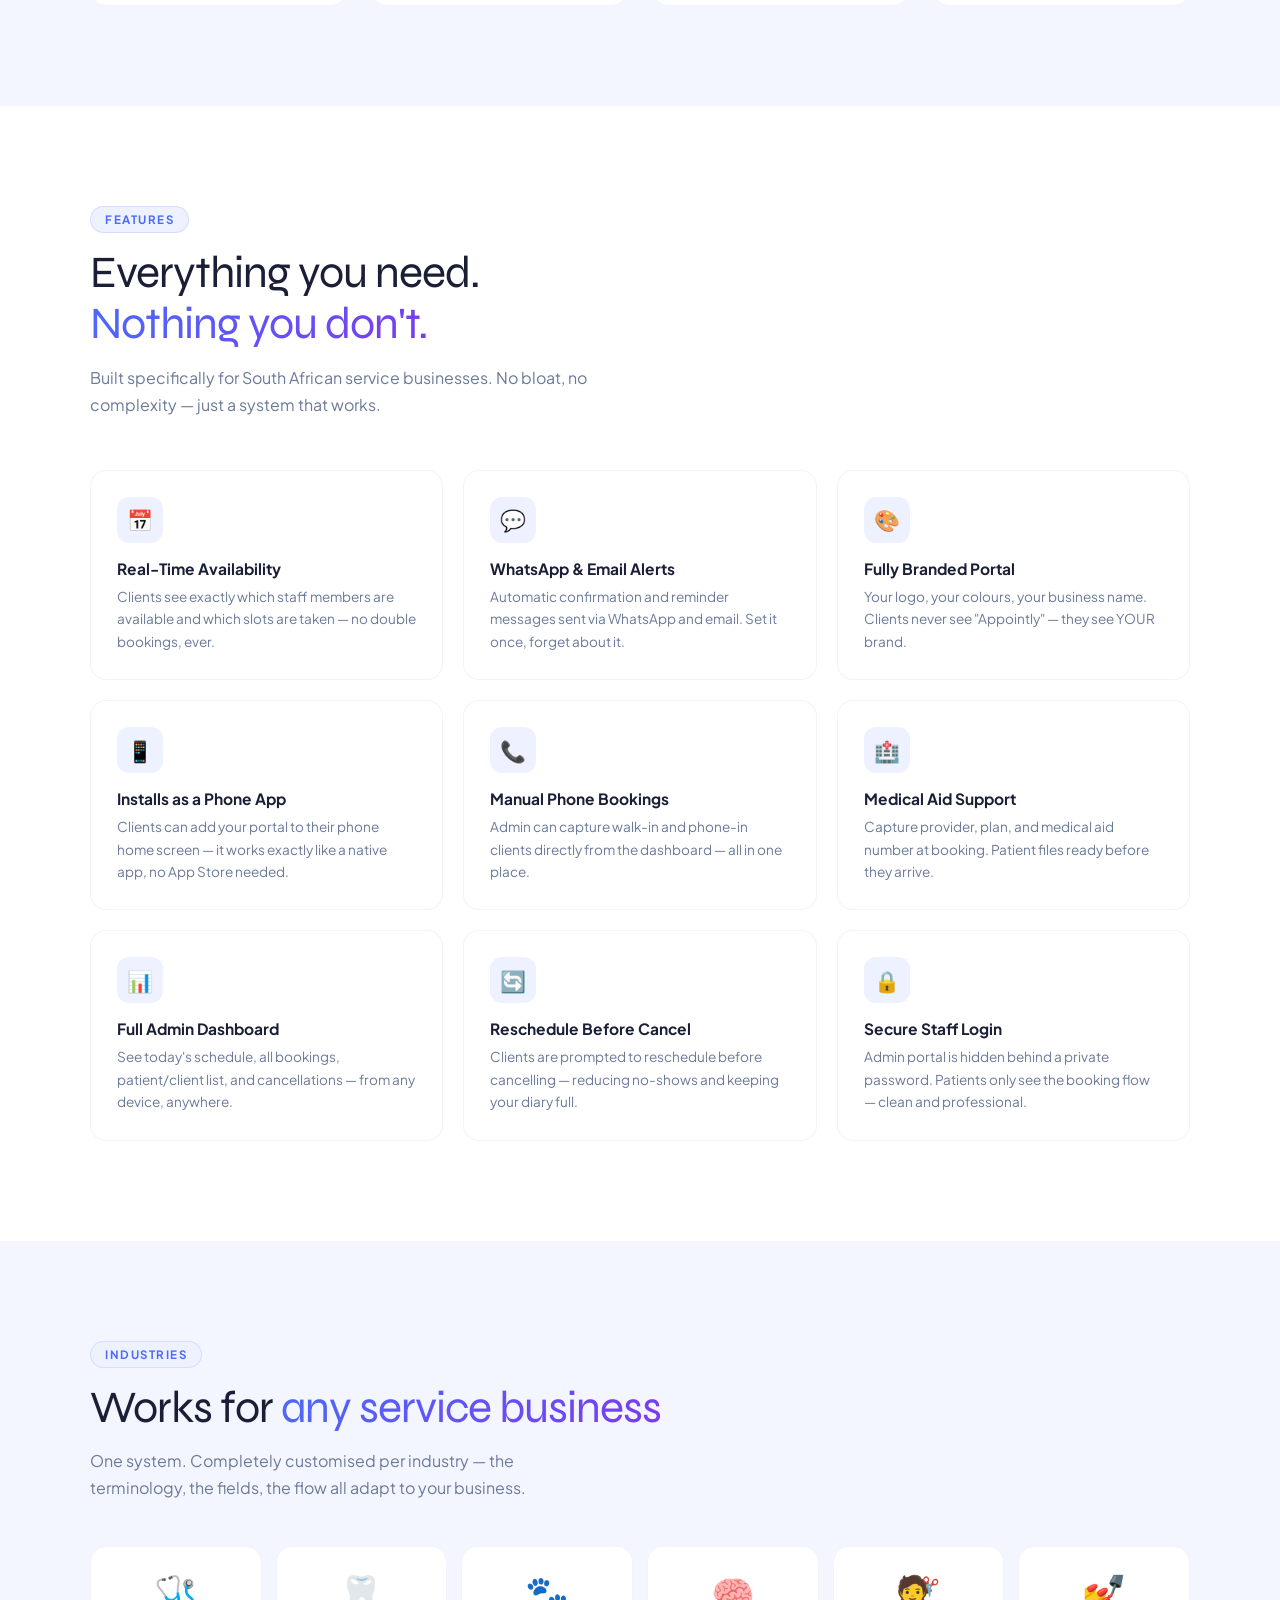
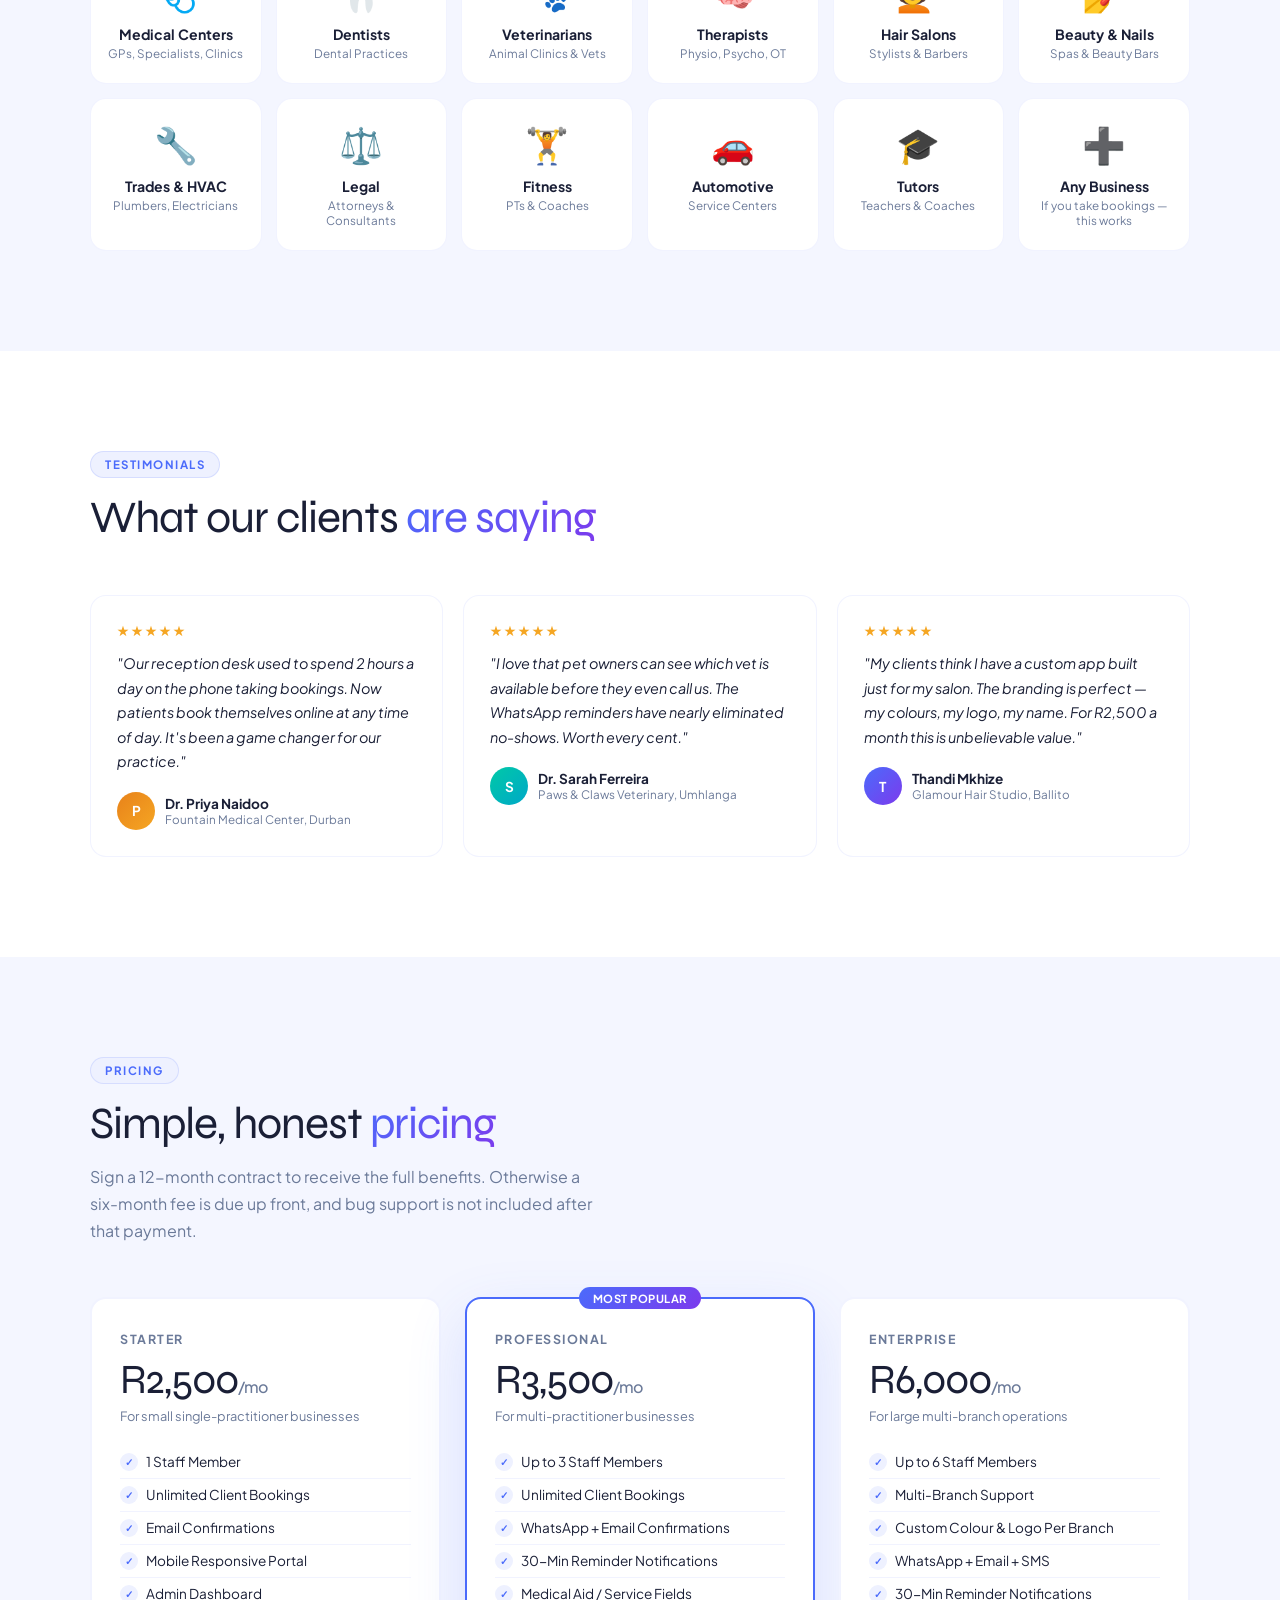
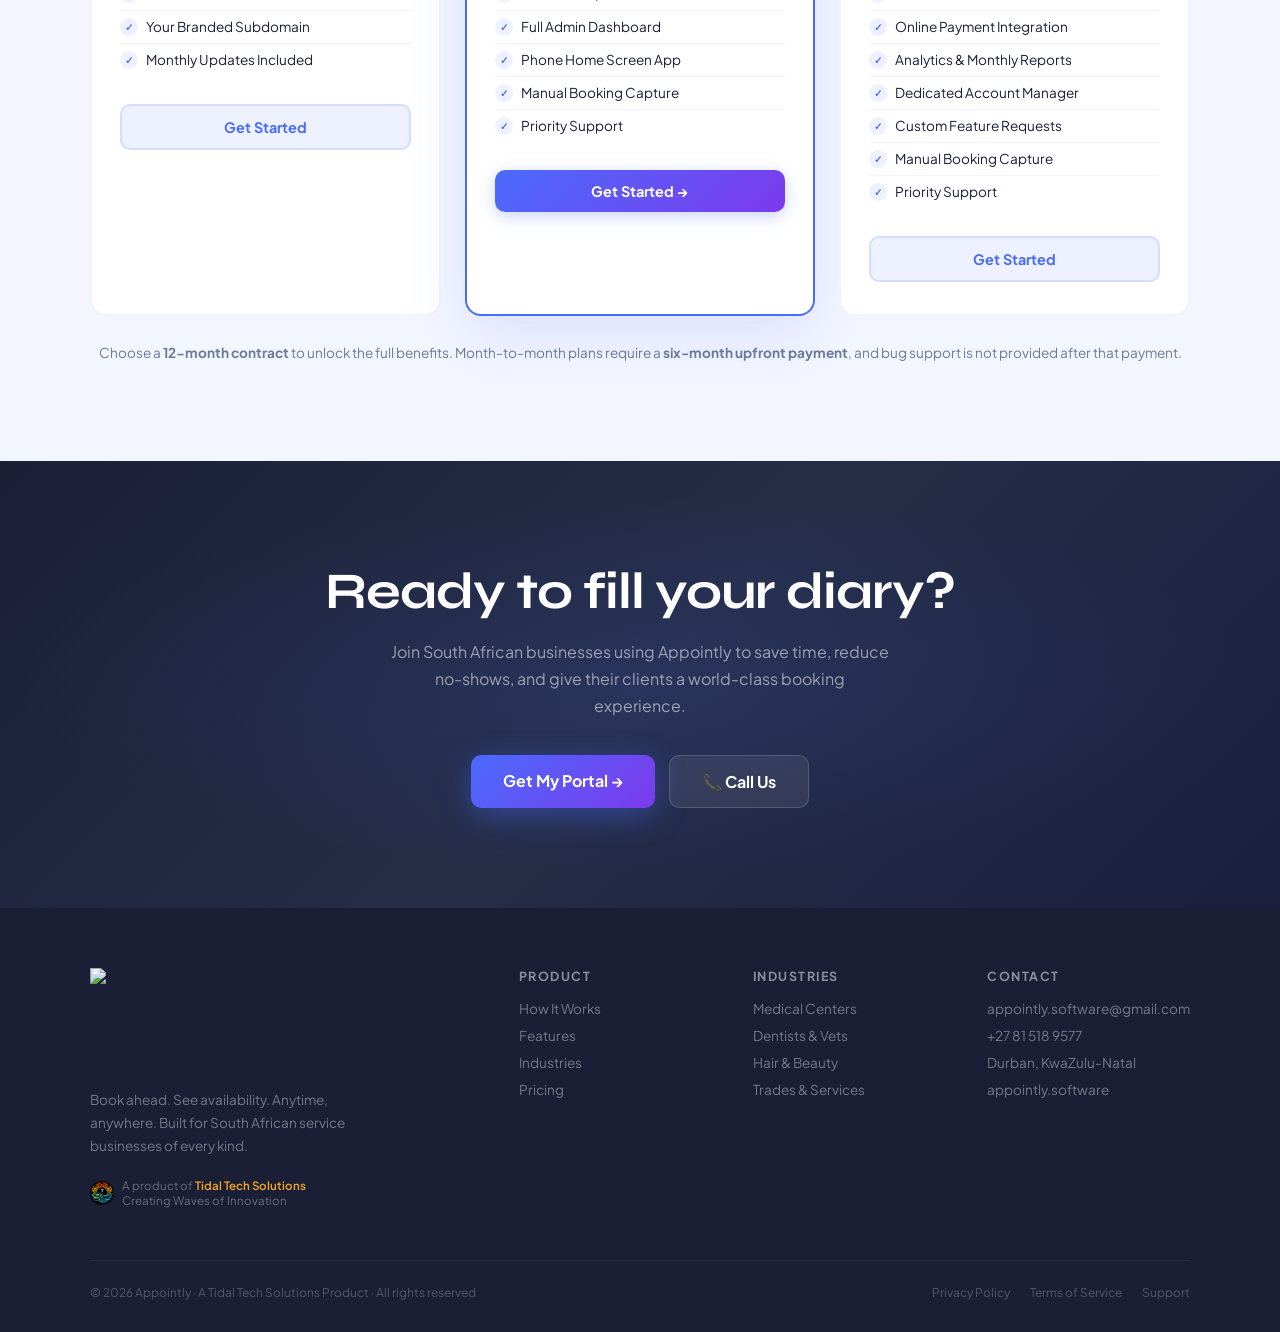
==== commit 16cf0fb1: "index.html" ====
--- a/index.html
+++ b/index.html
@@ -7,7 +7,7 @@
 <title>Appointly — Book ahead. See availability. Anytime, anywhere.</title>
 <link href="https://fonts.googleapis.com/css2?family=Plus+Jakarta+Sans:wght@300;400;500;600;700;800&family=Syne:wght@700;800&display=swap" rel="stylesheet"/>
 <link rel="stylesheet" href="styles.css">
-<link rel="icon" type="image/png" href="favicon.png">
+<link rel="icon" type="image/png" href="Pictures/Appintly Calander logo.png">
 </head>
 <!-- Load the reCAPTCHA API with your Site Key -->
 <script src="https://www.google.com/recaptcha/api.js" async defer></script>
@@ -21,7 +21,7 @@
 <nav>
   <a class="nav-logo" href="#">
     <!-- Add 'logo-icon' and 'logo-text' classes -->
-    <img src="Appintly Calander logo.png" class="logo-icon"><h3 style="color: black;">Appo<span>i</span>ntly</h3>
+    <img src="Pictures/Appintly Calander logo.png" class="logo-icon"><h3 style="color: black;">Appo<span>i</span>ntly</h3>
 
 </a>
 
@@ -64,7 +64,7 @@
       <div class="hero-badge-dot"></div>
       Now available in South Africa
     </div>
-    <img class="hero-logo" src="Appointly_long_logo-removebg-preview.png">
+    <img class="hero-logo" src="Pictures/Appointly_long_logo-removebg-preview.png">
     <h1>Smart booking for every<br><span>service business</span></h1>
     <p class="hero-sub">Appointly gives your clients a branded, professional booking portal — with real-time availability, automated reminders, and a full admin dashboard. One system. Every industry.</p>
     <div class="hero-btns">
@@ -292,7 +292,7 @@
   <div class="container">
     <div class="section-badge">Pricing</div>
     <div class="section-title">Simple, honest <span>pricing</span></div>
-    <p class="section-sub">No hidden fees. No contracts. One flat monthly fee covers everything — setup, hosting, updates and support.</p>
+    <p class="section-sub">Sign a 12-month contract to receive the full benefits. Otherwise a six-month fee is due up front, and bug support is not included after that payment.</p>
     <div class="pricing-grid">
       <div class="price-card">
         <div class="price-name">Starter</div>
@@ -348,8 +348,8 @@
       </div>
     </div>
     <p style="text-align:center;margin-top:28px;font-size:.85rem;color:var(--muted)">
-      Choose a <strong>12-month contract</strong> to waive the <strong>R10,000 once-off setup fee</strong>.
-      Month-to-month plans are billed this fee with the <strong>first month</strong>.
+      Choose a <strong>12-month contract</strong> to unlock the full benefits.
+      Month-to-month plans require a <strong>six-month upfront payment</strong>, and bug support is not provided after that payment.
     </p>
   </div>
 </section>
@@ -371,7 +371,7 @@
   <div class="footer-inner">
     <div class="footer-top">
       <div class="footer-brand">
-        <img class="footer-appt-logo" src="Appointly long logo.png">
+        <img class="footer-appt-logo" src="Pictures/Appointly long logo-modified.png">
         <p>Book ahead. See availability. Anytime, anywhere. Built for South African service businesses of every kind.</p>
         <div class="footer-tts">
           <img src="[data-uri]" alt="Tidal Tech Solutions"/>
--- a/styles.css
+++ b/styles.css
@@ -56,6 +56,8 @@
   min-height:100vh;display:flex;align-items:center;justify-content:center;
   padding:120px 40px 80px;text-align:center;position:relative;overflow:hidden;
   background:linear-gradient(180deg,var(--white) 0%,var(--light) 100%);
+  flex-wrap:wrap;
+  gap:40px;
 }
 .hero-bg{position:absolute;inset:0;pointer-events:none;overflow:hidden}
 .hero-blob{position:absolute;border-radius:50%;filter:blur(80px);opacity:0.12}
@@ -63,7 +65,8 @@
 .hero-blob-2{width:500px;height:500px;background:var(--purple);top:-100px;right:-150px;animation:blobFloat 10s ease-in-out infinite reverse}
 .hero-blob-3{width:400px;height:400px;background:#00d4ff;bottom:-100px;left:30%;animation:blobFloat 12s ease-in-out infinite 2s}
 @keyframes blobFloat{0%,100%{transform:translate(0,0) scale(1)}33%{transform:translate(30px,-20px) scale(1.05)}66%{transform:translate(-20px,10px) scale(0.97)}}
-.hero-content{position:relative;z-index:1;max-width:780px;margin:0 auto}
+.hero-content{position:relative;z-index:1;max-width:520px;margin:0 auto;flex:1 1 480px;min-width:280px}
+.hero-mockup{margin-top:0;position:relative;max-width:540px;margin-left:auto;margin-right:auto;flex:1 1 480px;min-width:280px;animation:mockupEntrance 1s ease .5s both}
 .hero-badge{display:inline-flex;align-items:center;gap:8px;background:var(--light2);
   border:1px solid var(--border);border-radius:100px;padding:6px 16px;
   font-size:.78rem;font-weight:600;color:var(--blue);margin-bottom:24px;}
@@ -103,10 +106,6 @@
   display:flex;align-items:center;justify-content:center;font-size:.6rem;color:#fff;flex-shrink:0}
 
 /* ── MOCKUP ── */
-.hero-mockup{
-  margin-top:60px;position:relative;max-width:900px;margin-left:auto;margin-right:auto;
-  animation:mockupEntrance 1s ease .5s both;
-}
 @keyframes mockupEntrance{from{opacity:0;transform:translateY(40px) scale(0.97)}to{opacity:1;transform:none}}
 .mockup-browser{
   background:var(--white);border-radius:16px;box-shadow:0 30px 80px rgba(75,107,251,0.2),0 0 0 1px var(--border);
@@ -332,7 +331,8 @@
 @media(max-width:600px){
   nav{padding:0 16px}
   .section{padding:70px 20px}
-  #hero{padding:100px 16px 60px}
+  #hero{padding:100px 16px 60px;flex-direction:column;align-items:center}
+  .hero-content,.hero-mockup{flex:1 1 100%;max-width:100%}
   .hero-sub{font-size:.95rem}
   .hero-btns{flex-direction:column;align-items:center}
   .footer-top{grid-template-columns:1fr}
@@ -396,4 +396,4 @@
     border: none;
     border-radius: 5px;
     cursor: pointer;
-}
+}
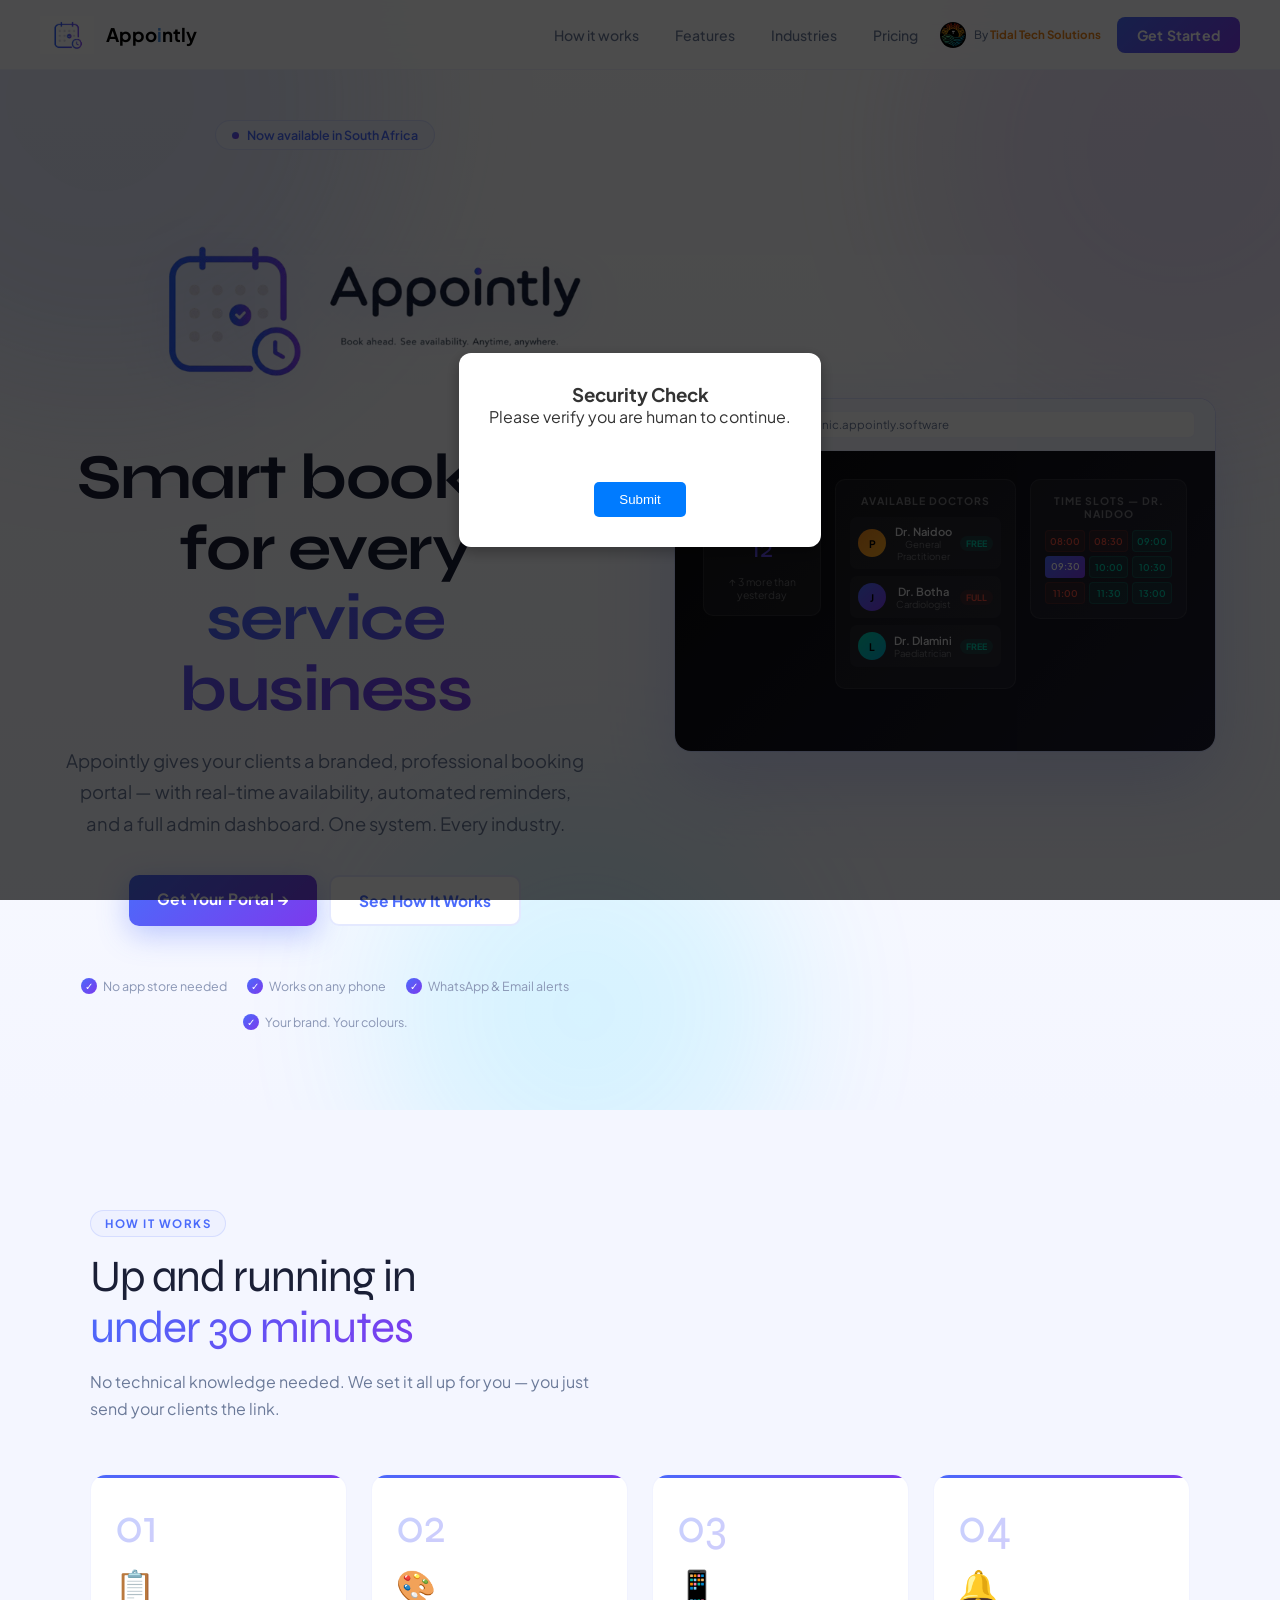
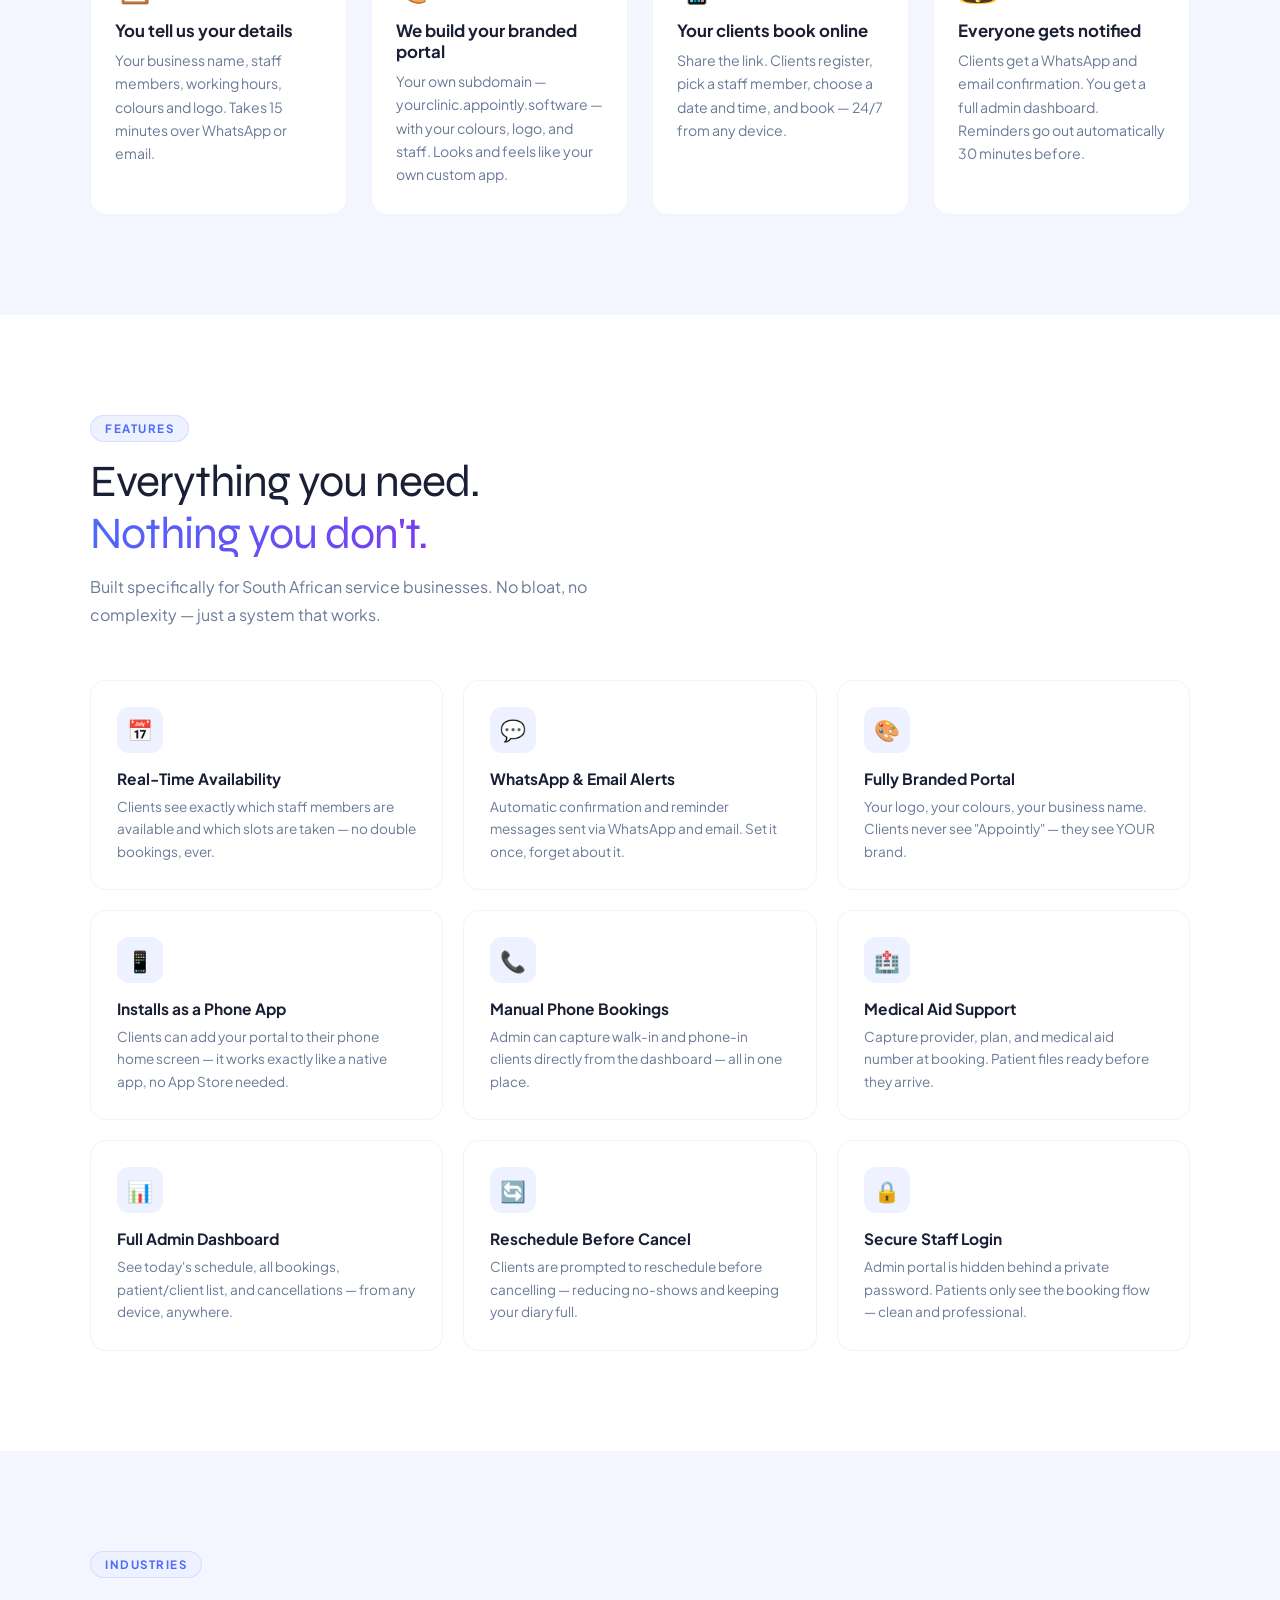
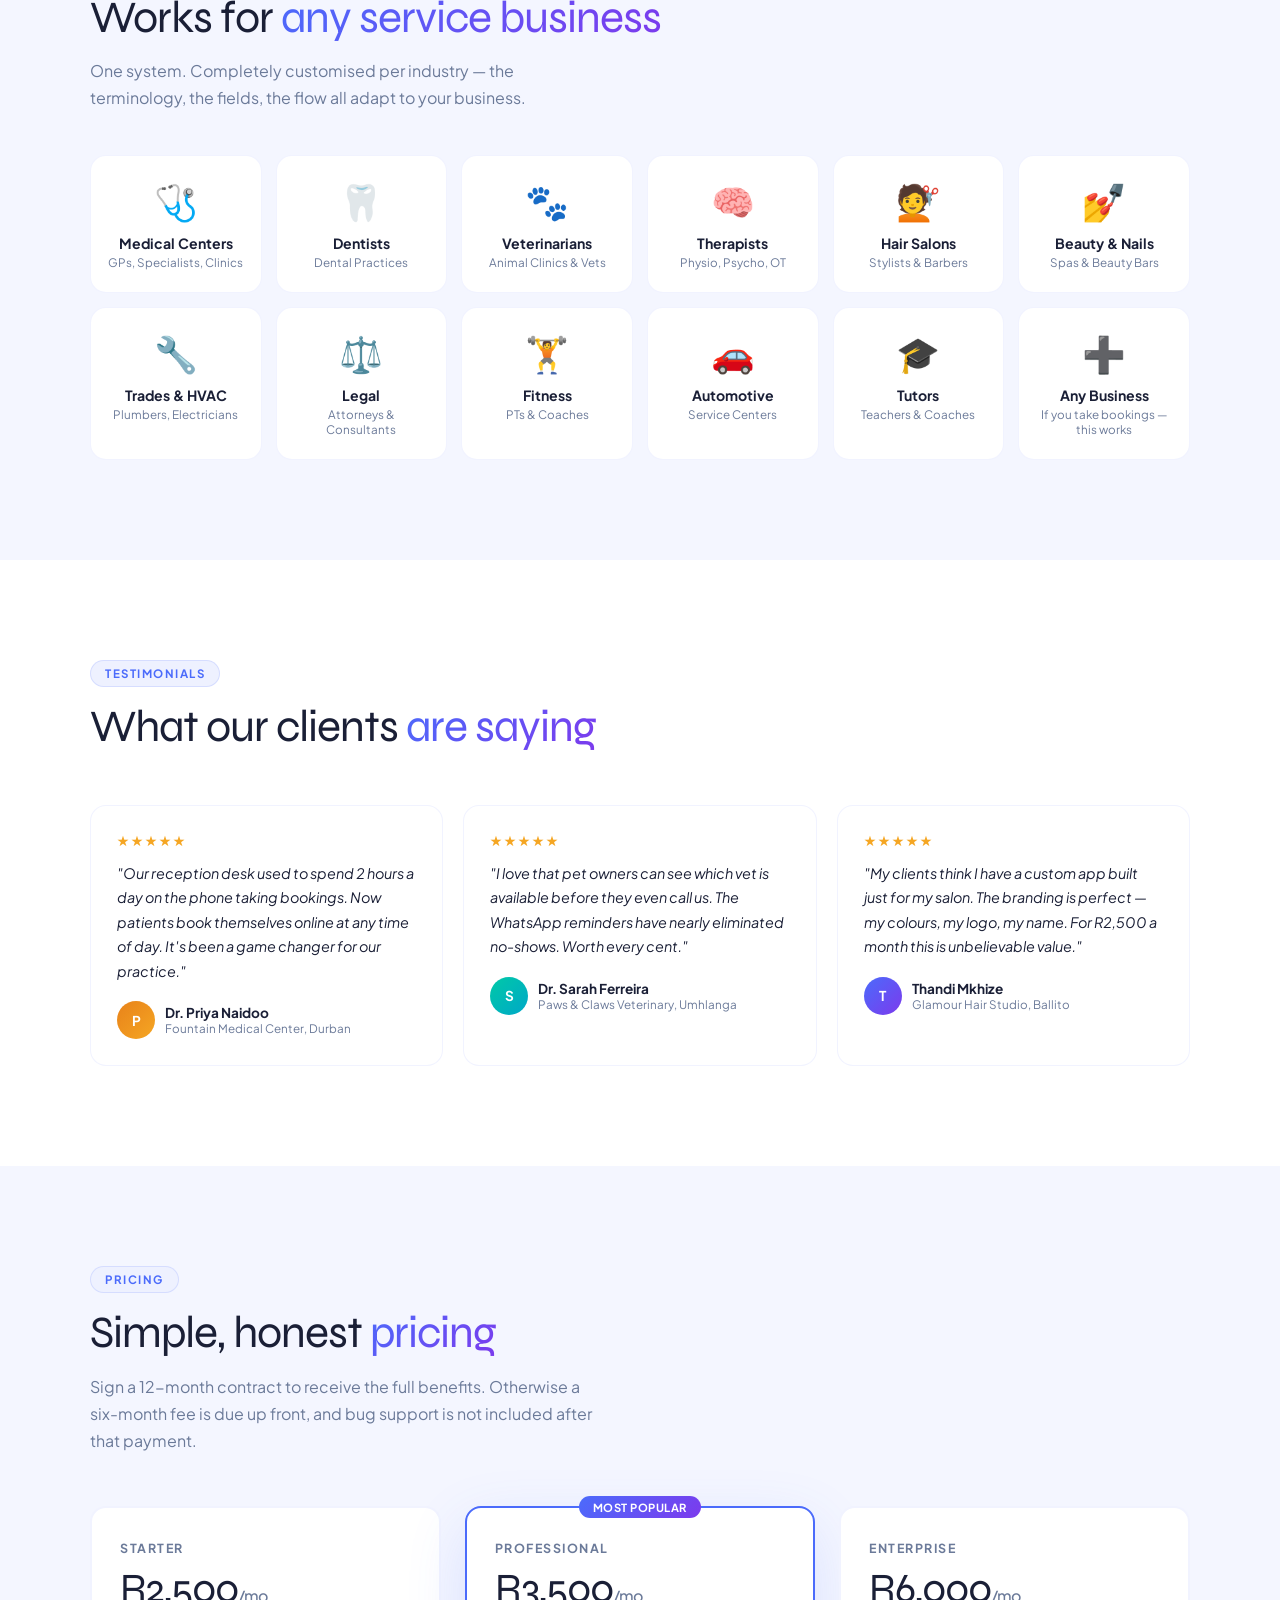
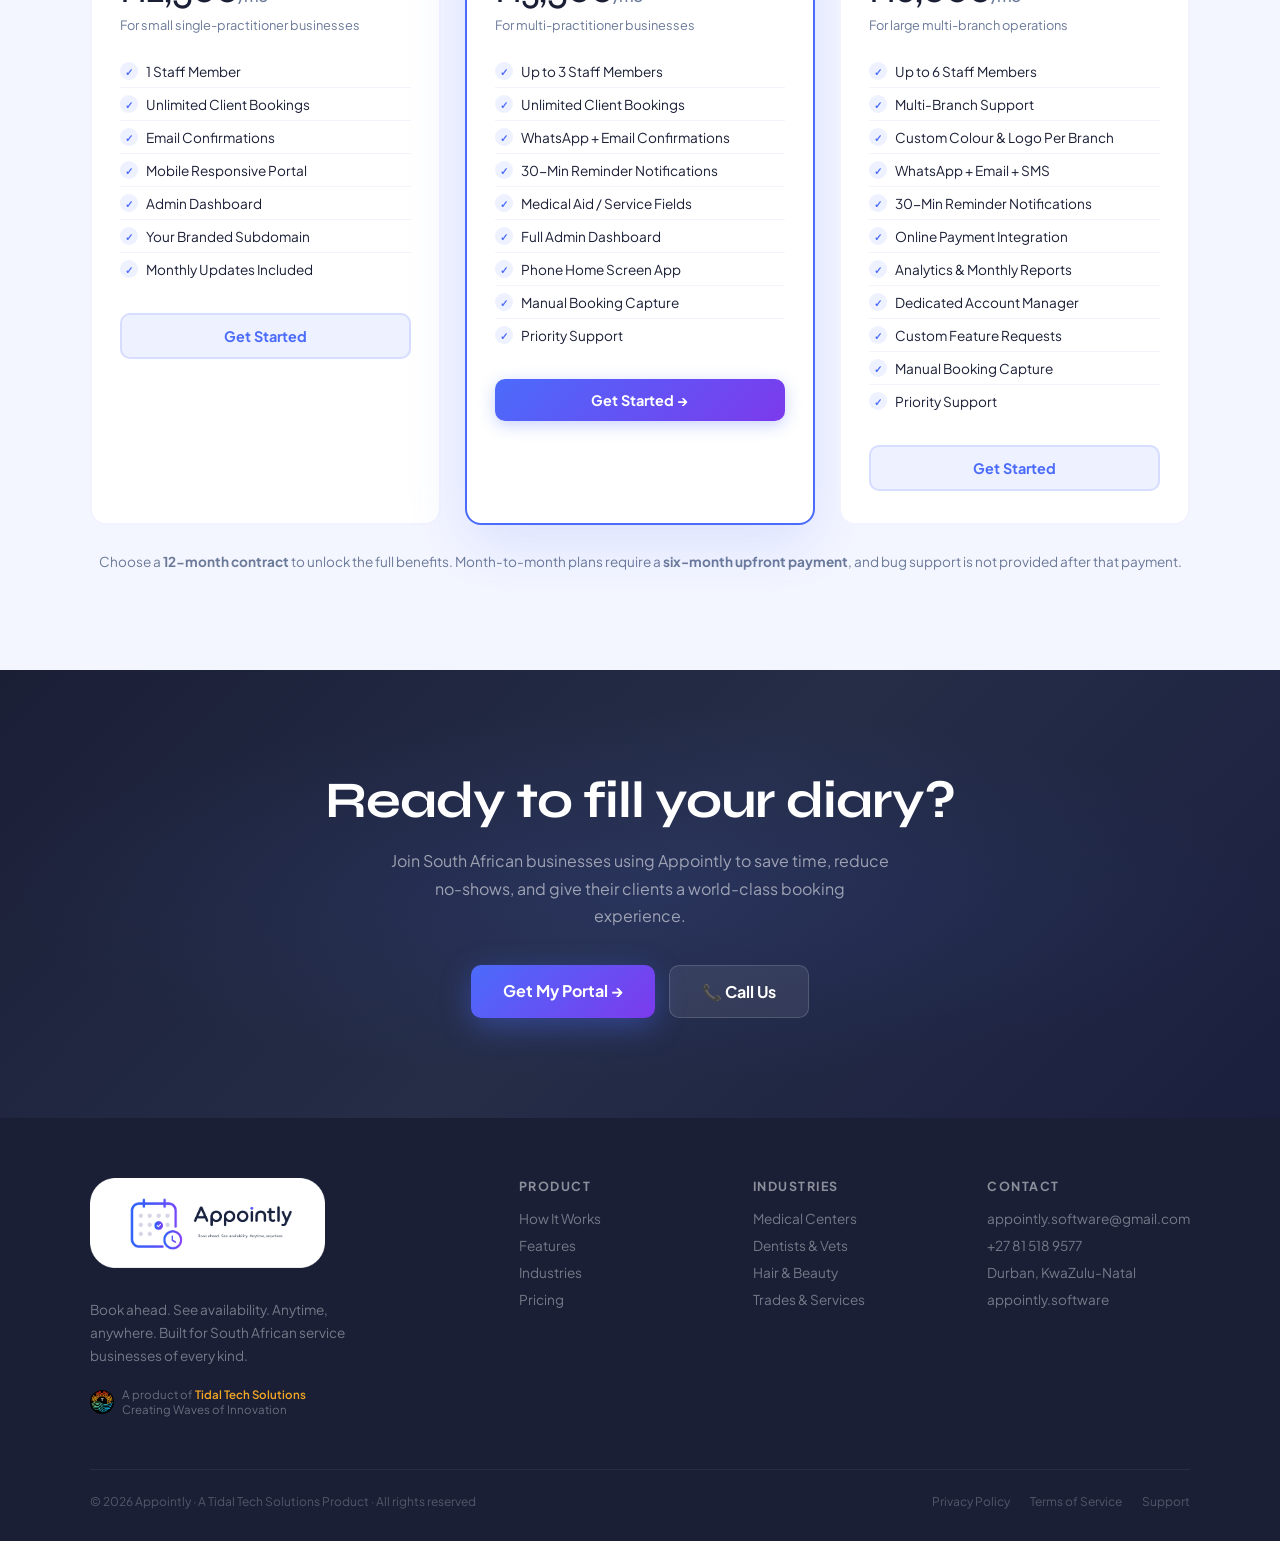
==== commit 77aa1e49: "index.html" ====
--- a/index.html
+++ b/index.html
@@ -7,7 +7,7 @@
 <title>Appointly — Book ahead. See availability. Anytime, anywhere.</title>
 <link href="https://fonts.googleapis.com/css2?family=Plus+Jakarta+Sans:wght@300;400;500;600;700;800&family=Syne:wght@700;800&display=swap" rel="stylesheet"/>
 <link rel="stylesheet" href="styles.css">
-<link rel="icon" type="image/png" href="Pictures/Appintly Calander logo.png">
+<link rel="icon" type="image/png" href="Pictures/Appintly%20Calander%20logo.png">
 </head>
 <!-- Load the reCAPTCHA API with your Site Key -->
 <script src="https://www.google.com/recaptcha/api.js" async defer></script>
@@ -21,7 +21,7 @@
 <nav>
   <a class="nav-logo" href="#">
     <!-- Add 'logo-icon' and 'logo-text' classes -->
-    <img src="Pictures/Appintly Calander logo.png" class="logo-icon"><h3 style="color: black;">Appo<span>i</span>ntly</h3>
+    <img src="Pictures/Appintly%20Calander%20logo.png" class="logo-icon"><h3 style="color: black;">Appo<span>i</span>ntly</h3>
 
 </a>
 
@@ -371,7 +371,7 @@
   <div class="footer-inner">
     <div class="footer-top">
       <div class="footer-brand">
-        <img class="footer-appt-logo" src="Pictures/Appointly long logo-modified.png">
+        <img class="footer-appt-logo" src="Pictures/Appointly%20long%20logo-modified.png">
         <p>Book ahead. See availability. Anytime, anywhere. Built for South African service businesses of every kind.</p>
         <div class="footer-tts">
           <img src="[data-uri]" alt="Tidal Tech Solutions"/>
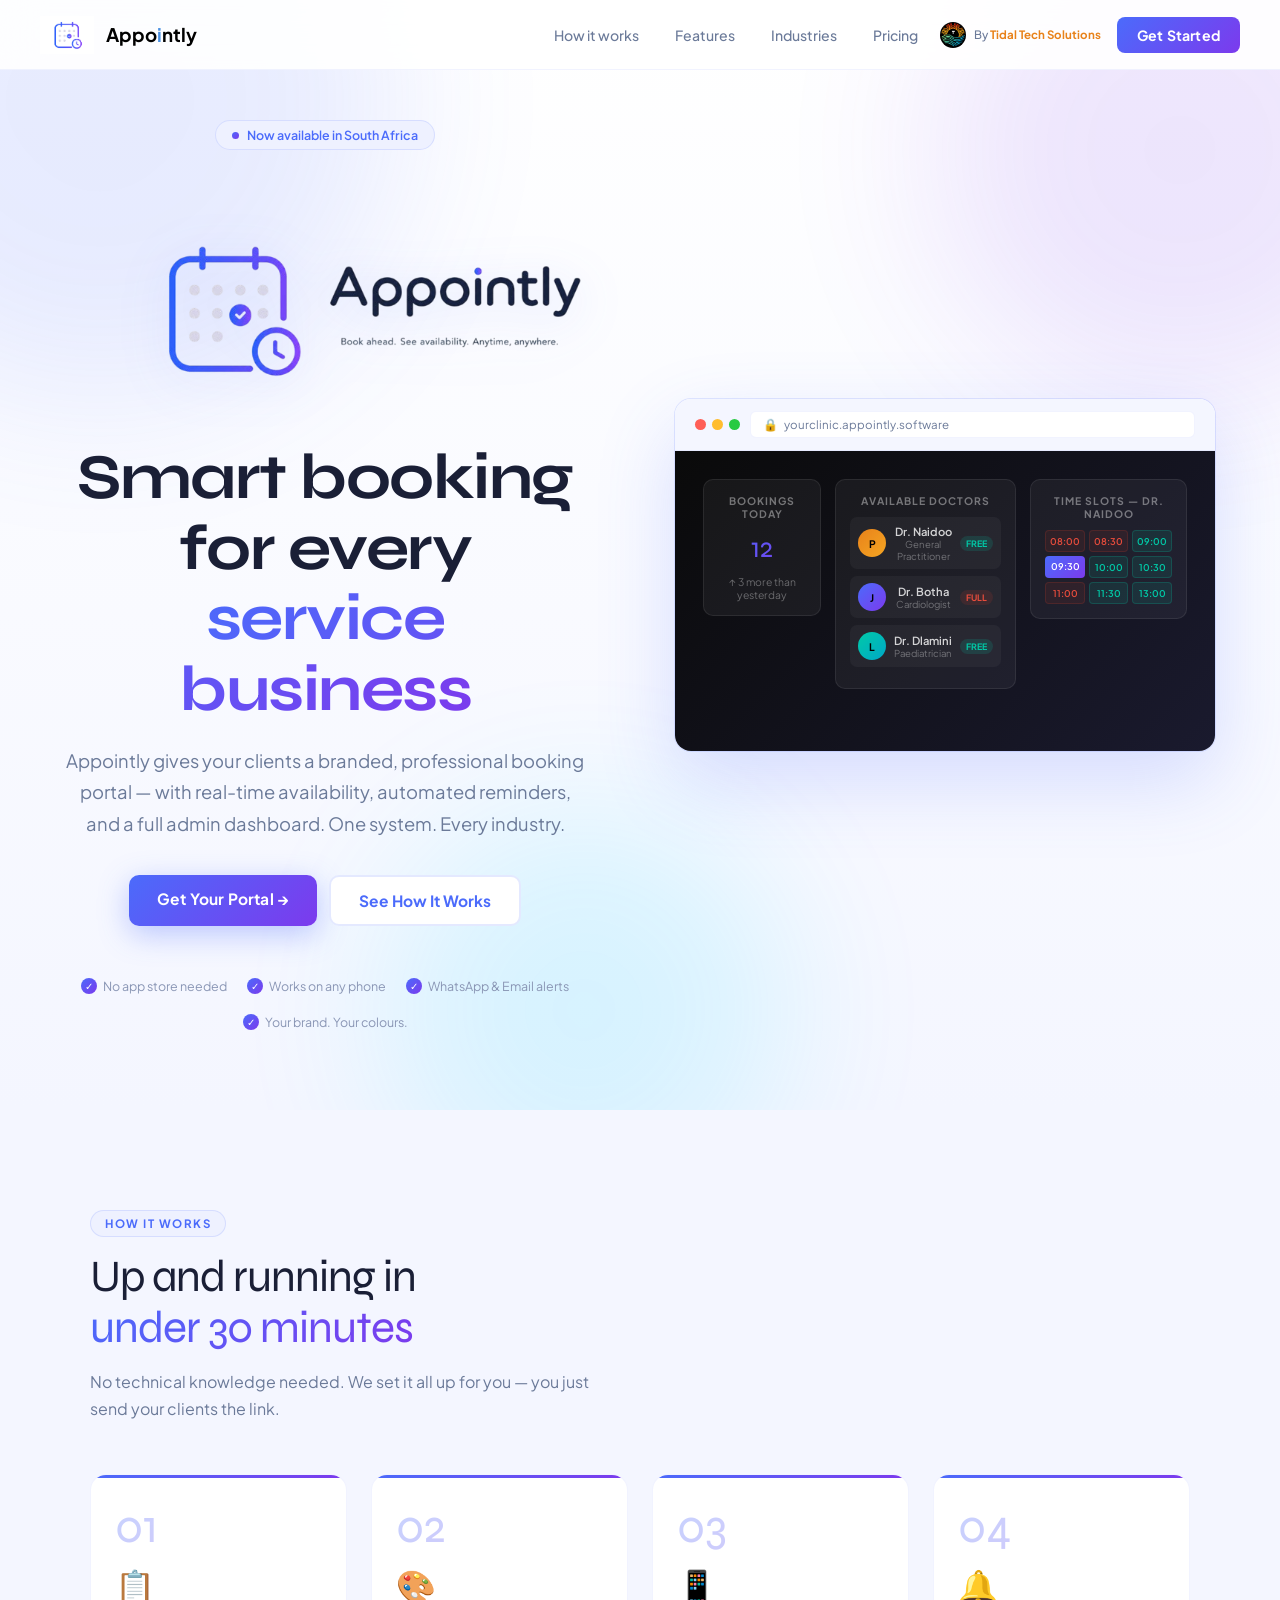
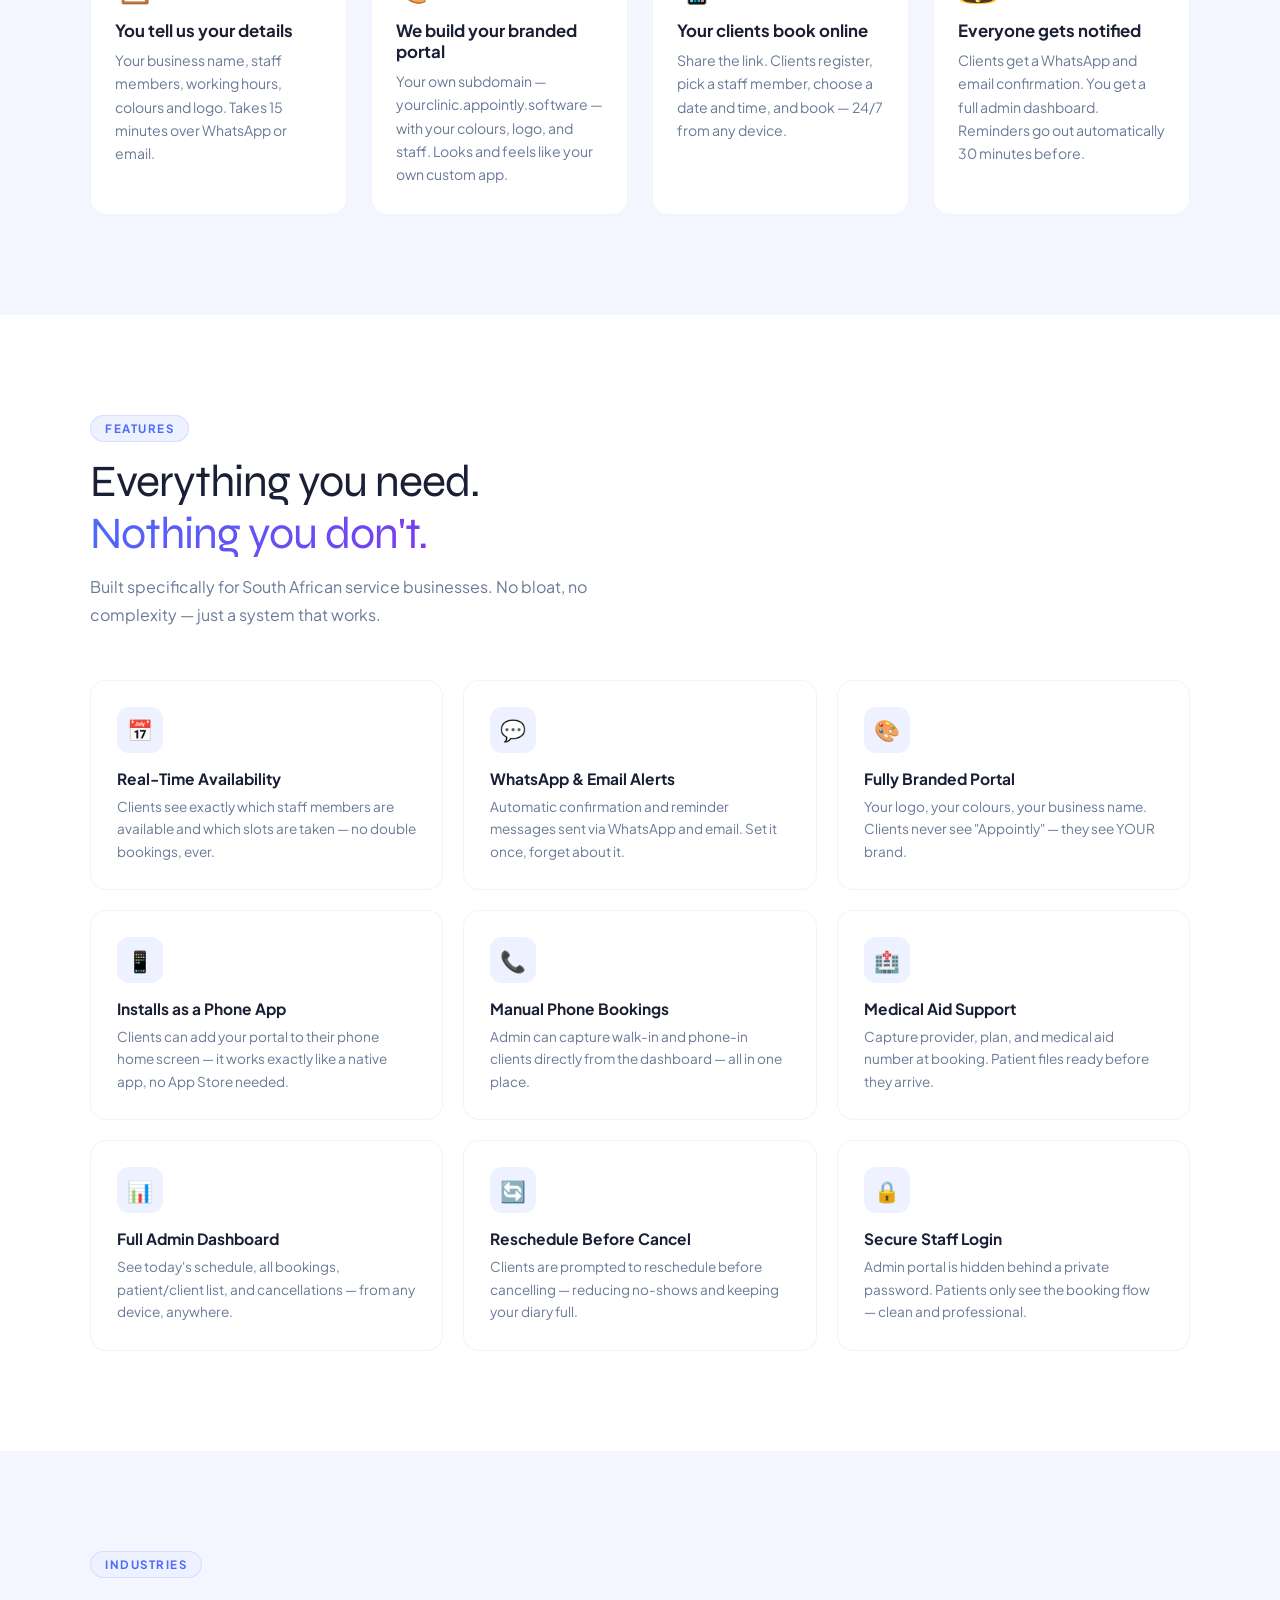
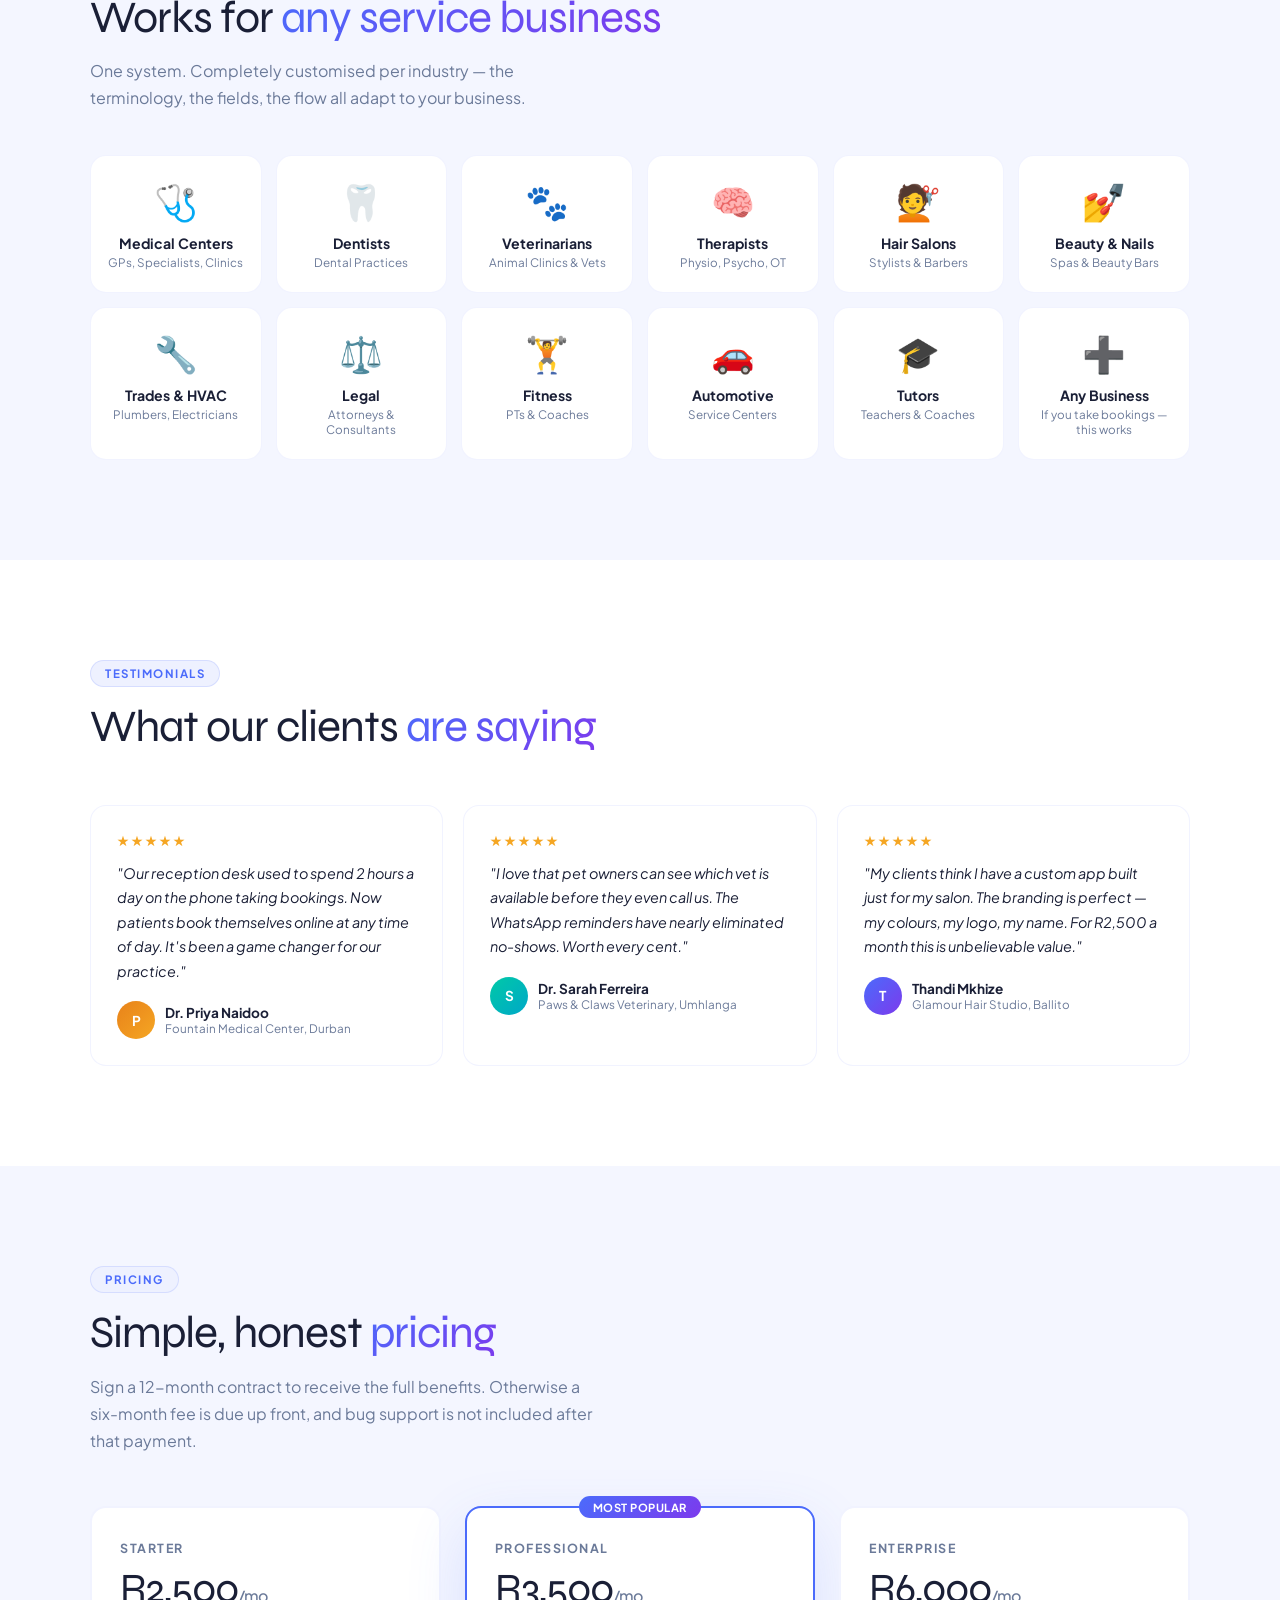
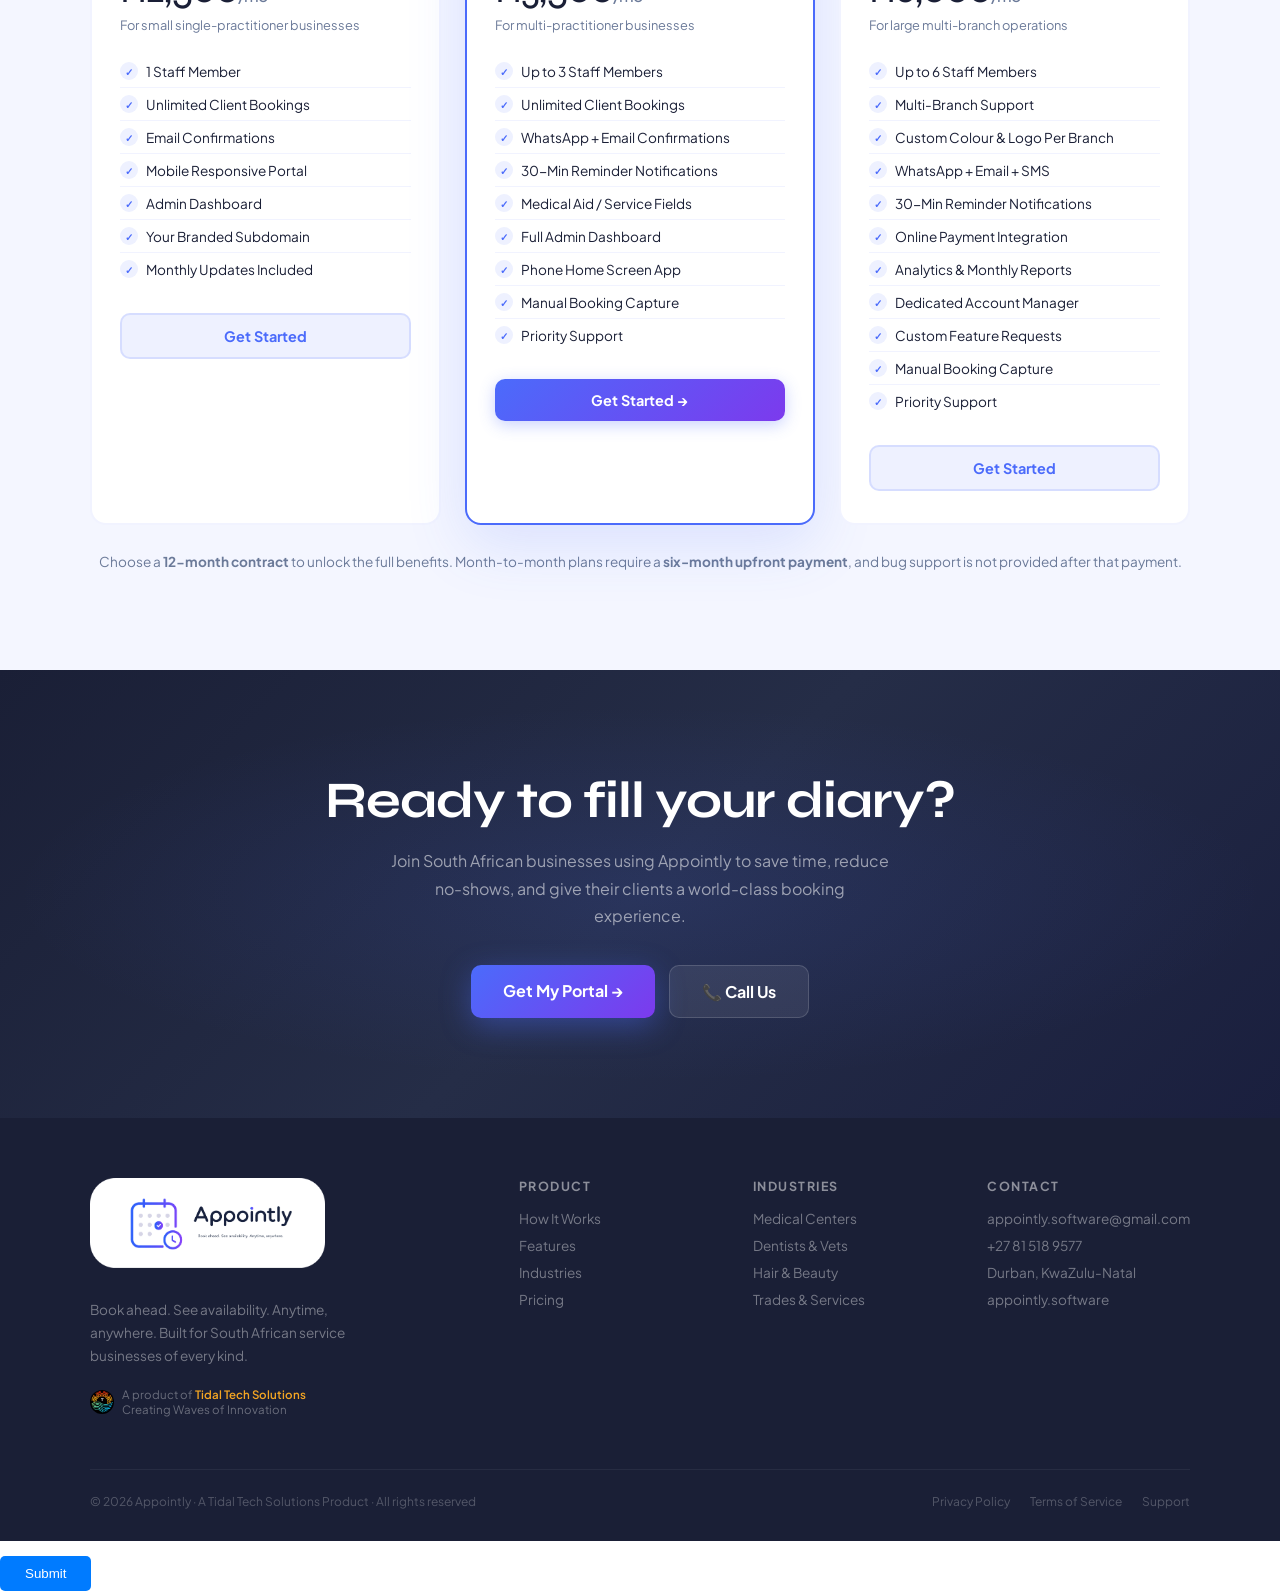
==== commit d07116f0: "Update index.html" ====
--- a/index.html
+++ b/index.html
@@ -9,8 +9,6 @@
 <link rel="stylesheet" href="styles.css">
 <link rel="icon" type="image/png" href="Pictures/Appintly%20Calander%20logo.png">
 </head>
-<!-- Load the reCAPTCHA API with your Site Key -->
-<script src="https://www.google.com/recaptcha/api.js" async defer></script>
 
 
 
@@ -412,16 +410,6 @@
     </div>
   </div>
 </footer>
-
-<!-- This is the background overlay -->
-<div id="captcha-modal" class="modal-overlay">
-    <!-- This is the actual pop-up box -->
-    <div class="modal-content">
-        <h3>Security Check</h3>
-        <p>Please verify you are human to continue.</p>
-        
-        <form id="contact-form">
-            <div class="g-recaptcha" data-sitekey="6LcbQc0sAAAAAKO4gYrvcT90hlN4DsldhUlKfrGy" data-callback="onCaptchaSuccess" data-expired-callback="onCaptchaExpired"></div>
             <button type="submit" class="submit-btn">Submit</button>
         </form>
     </div>
